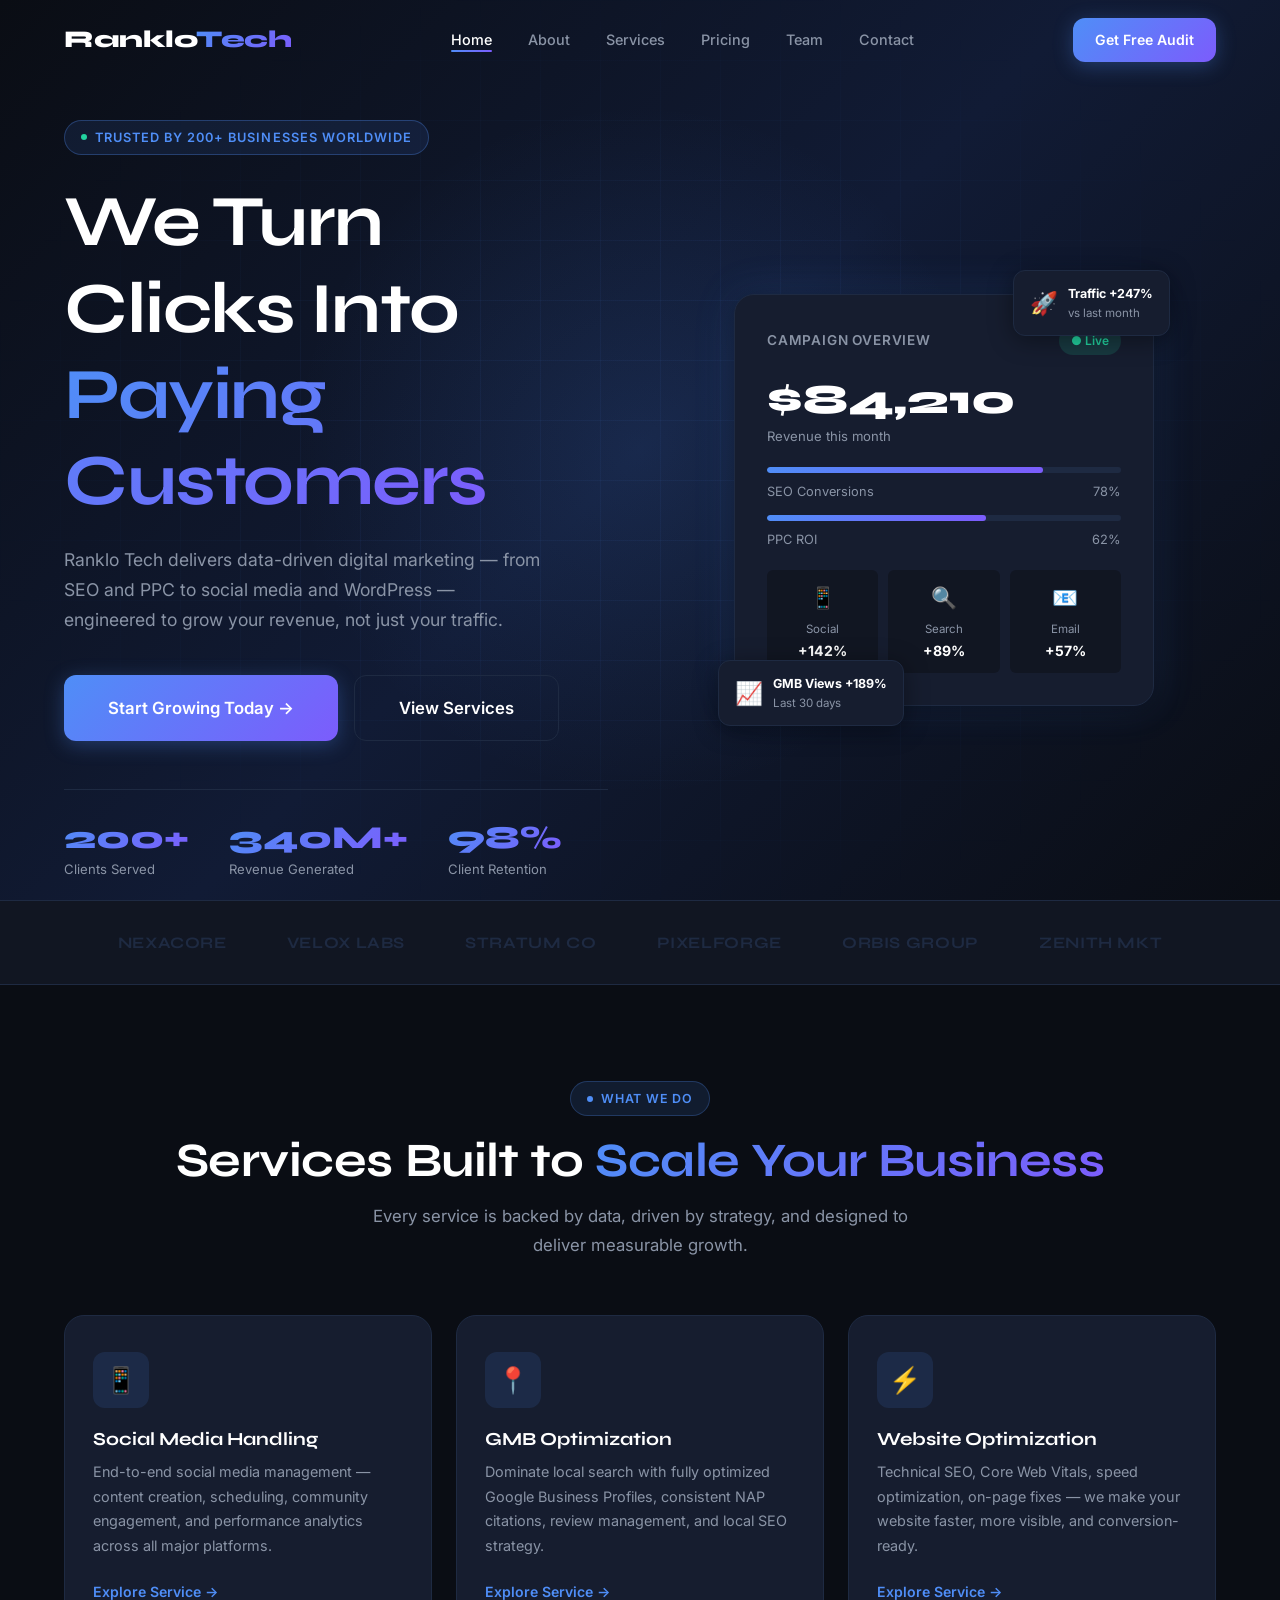
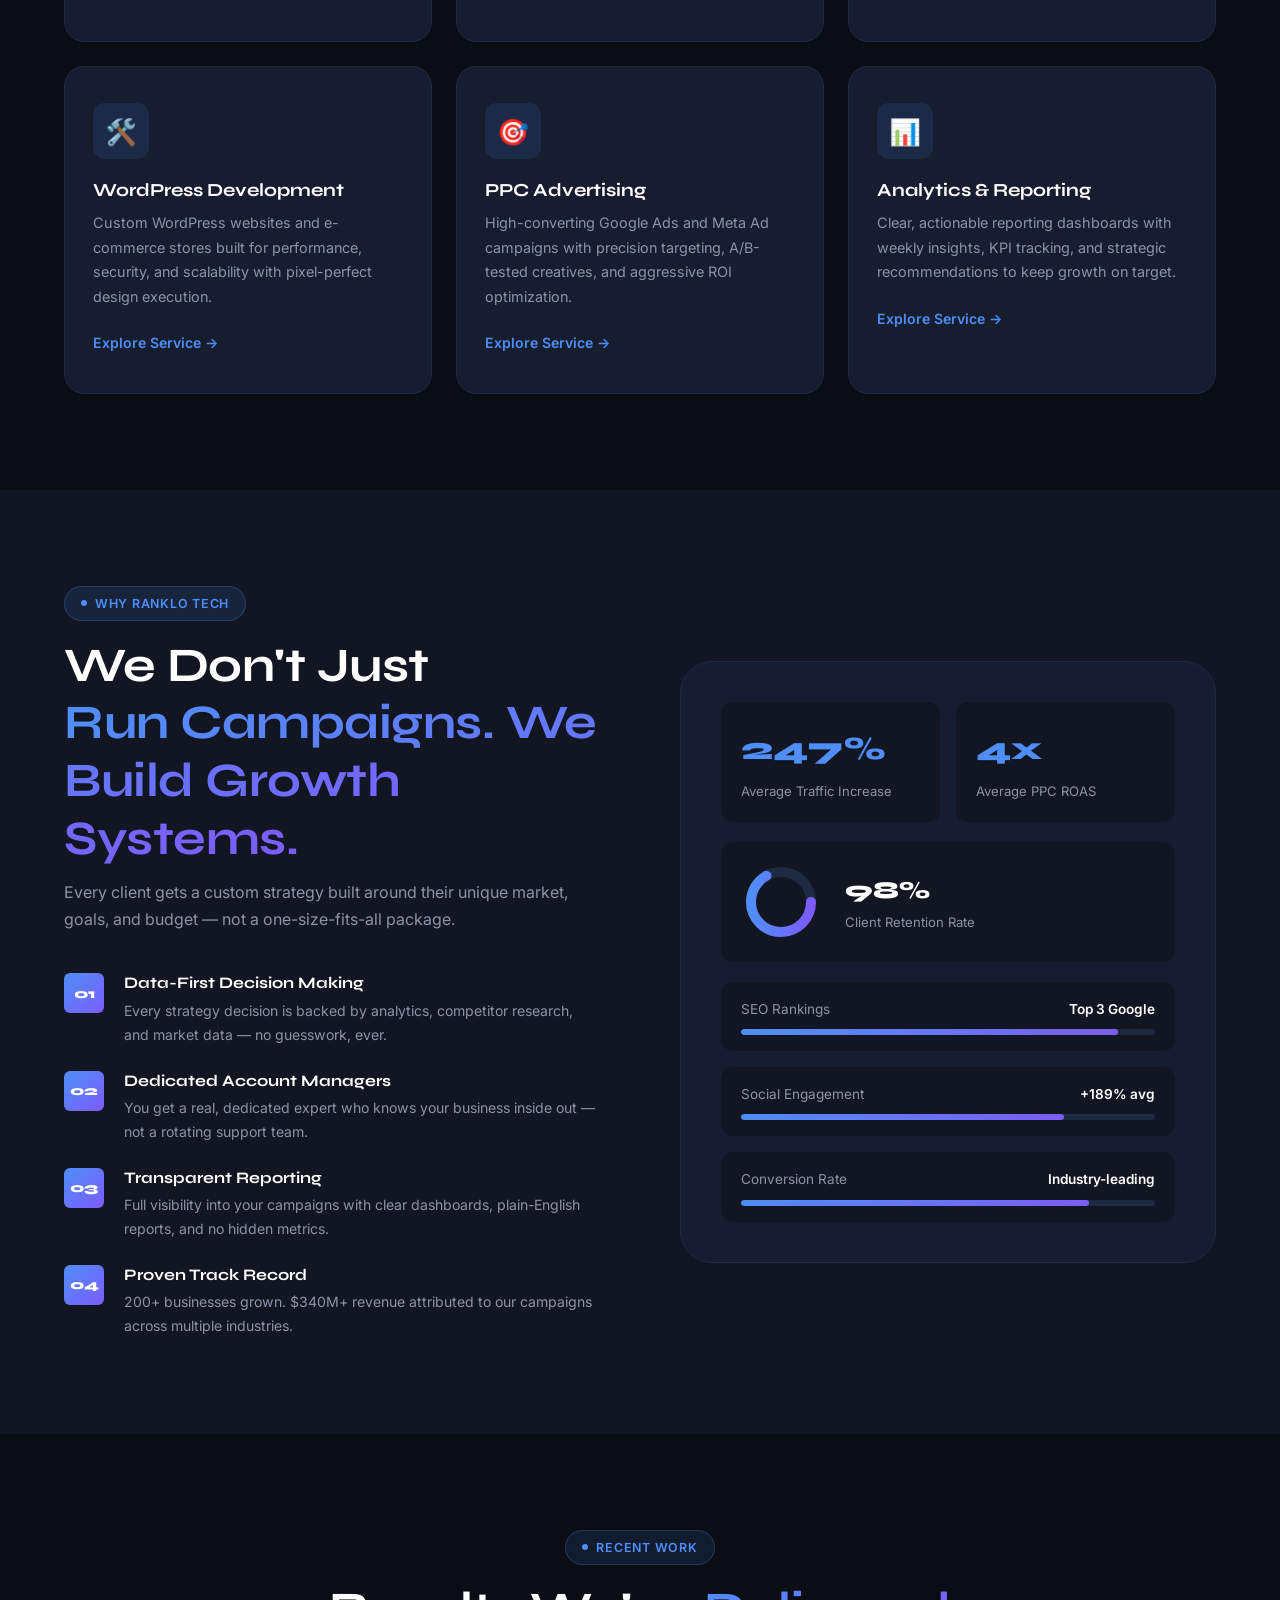
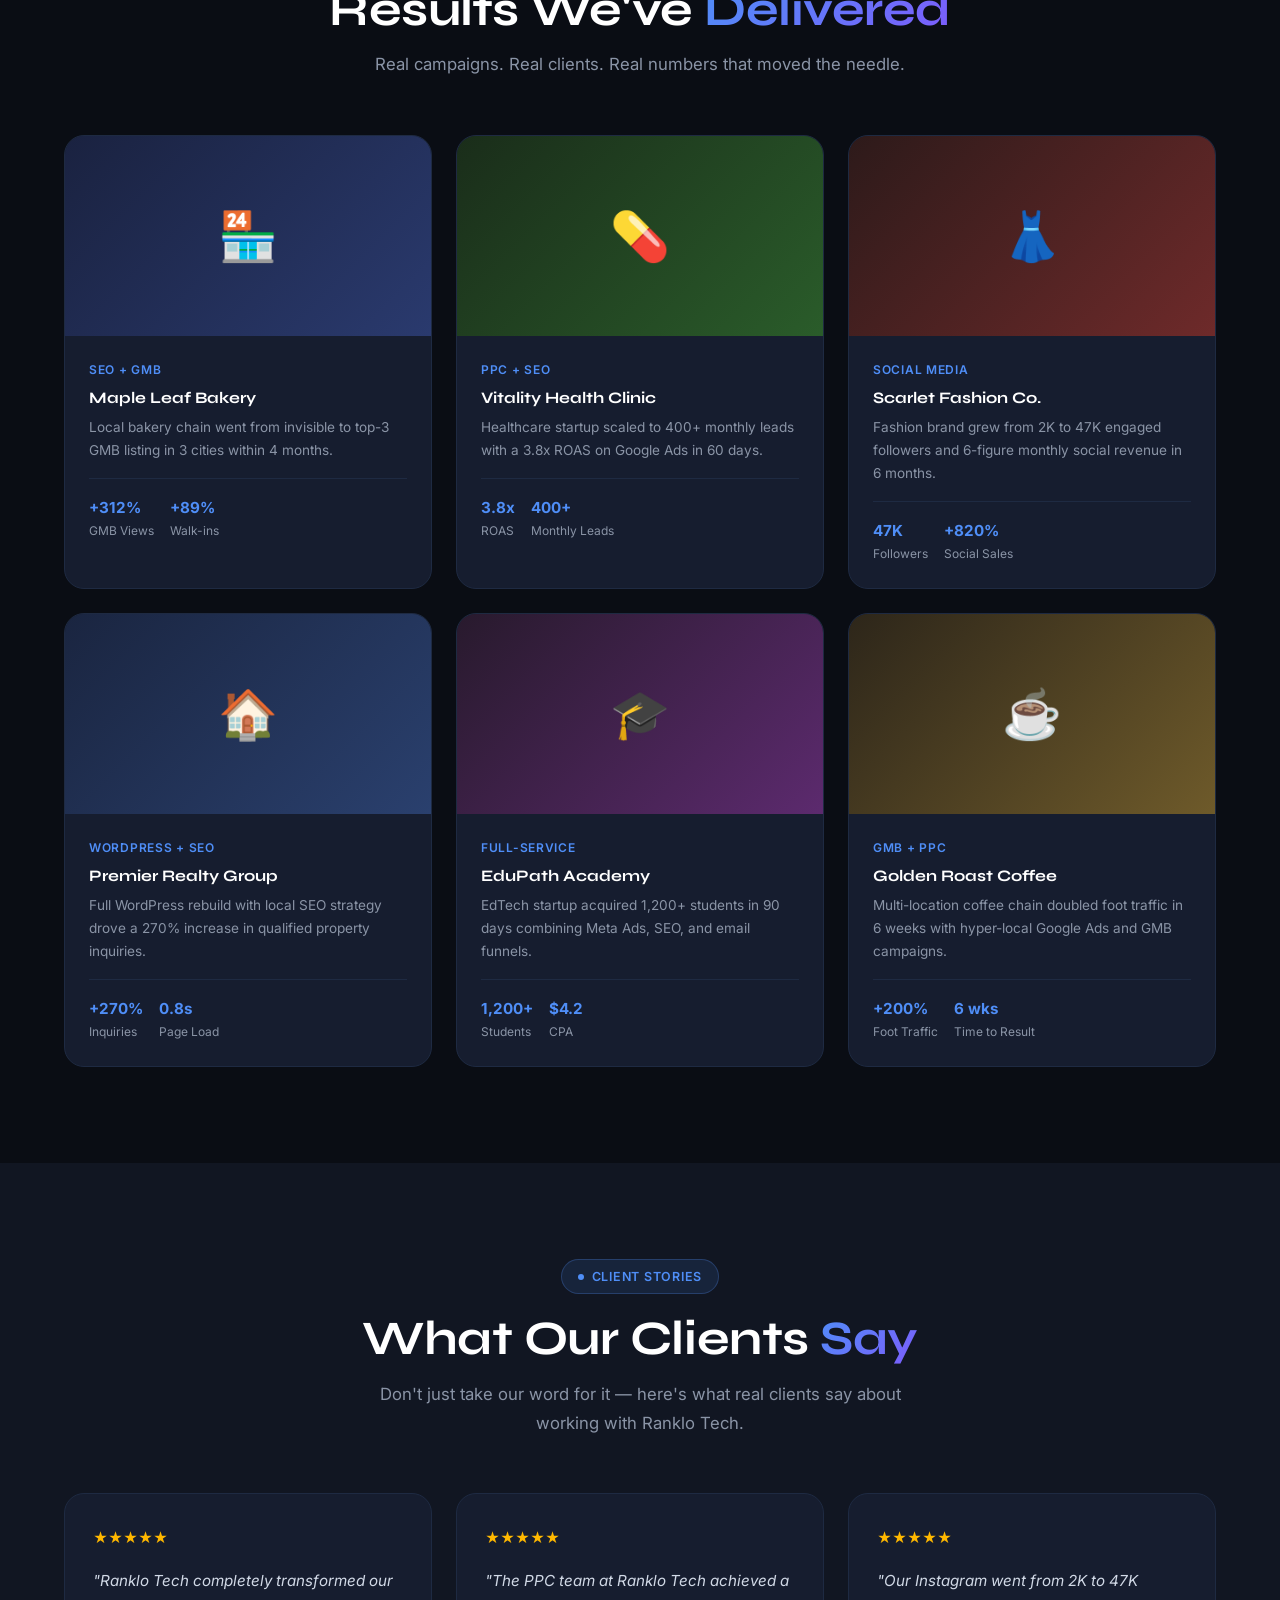
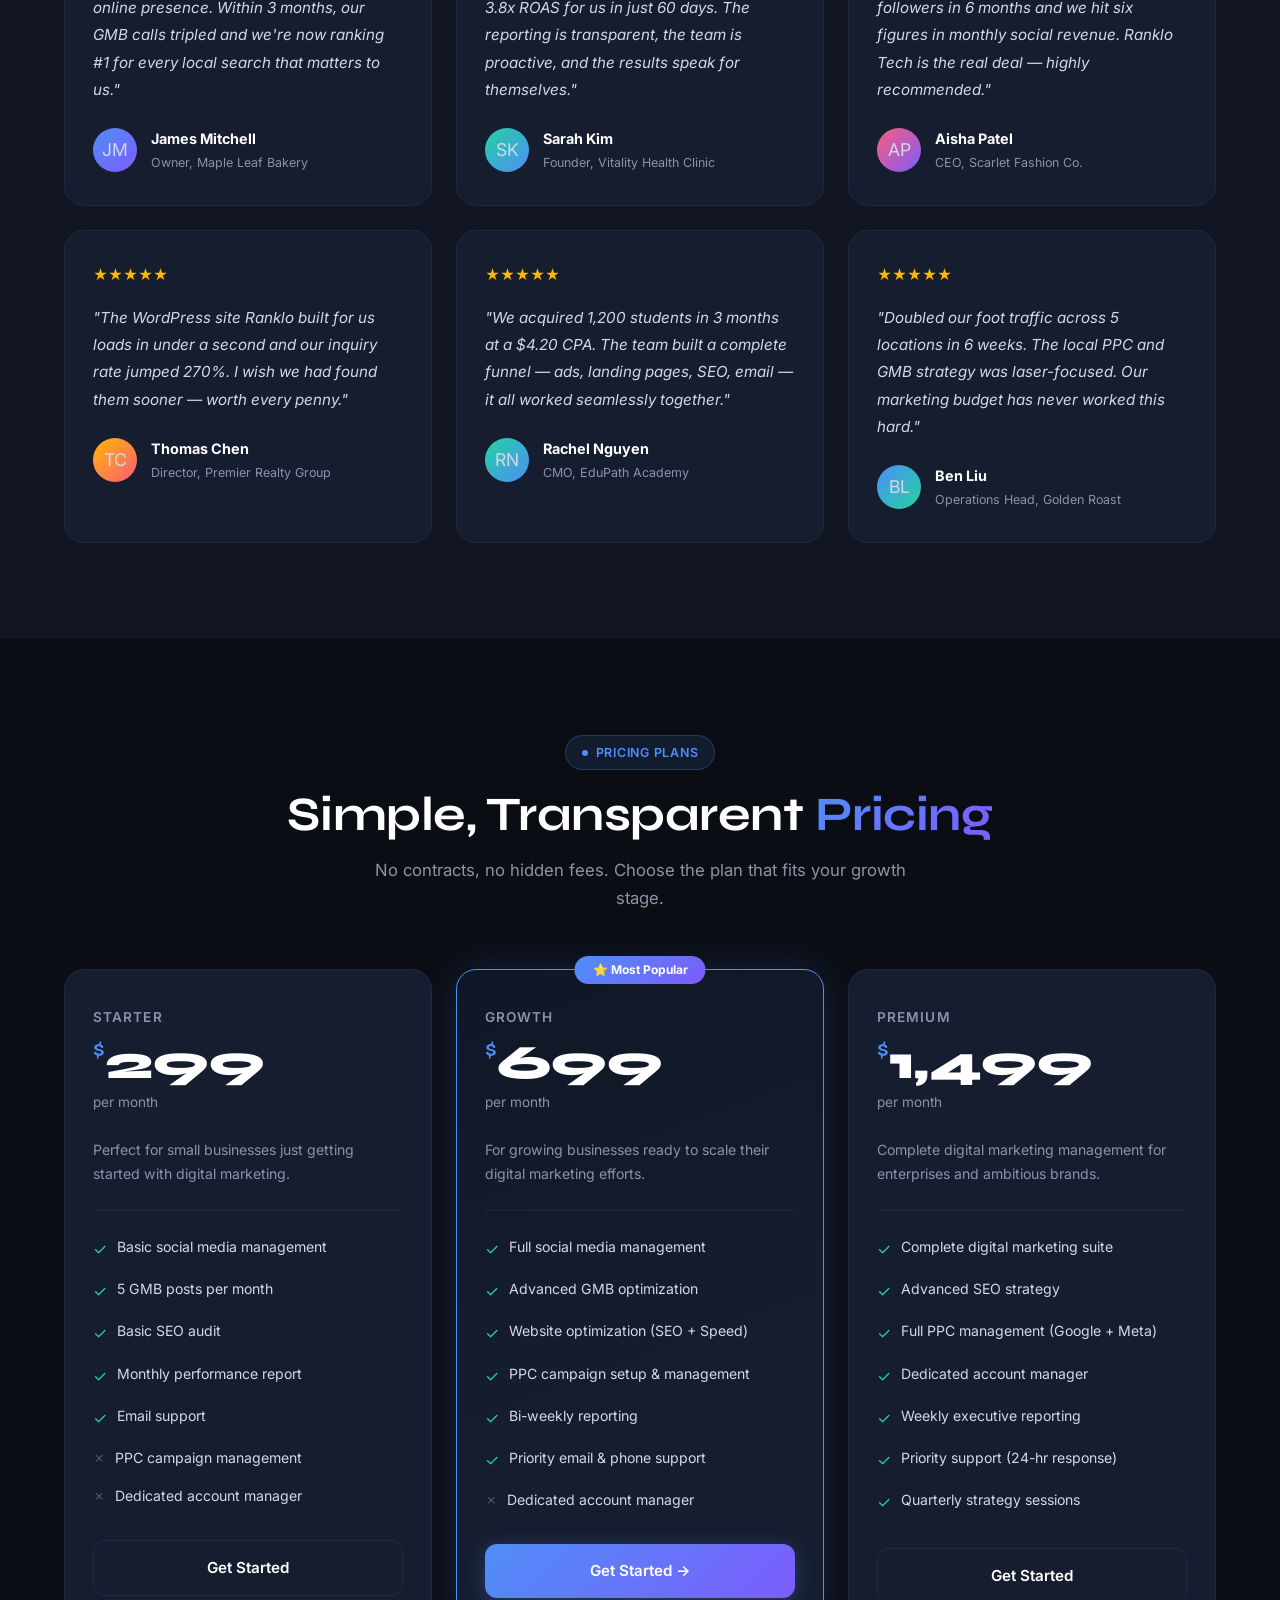
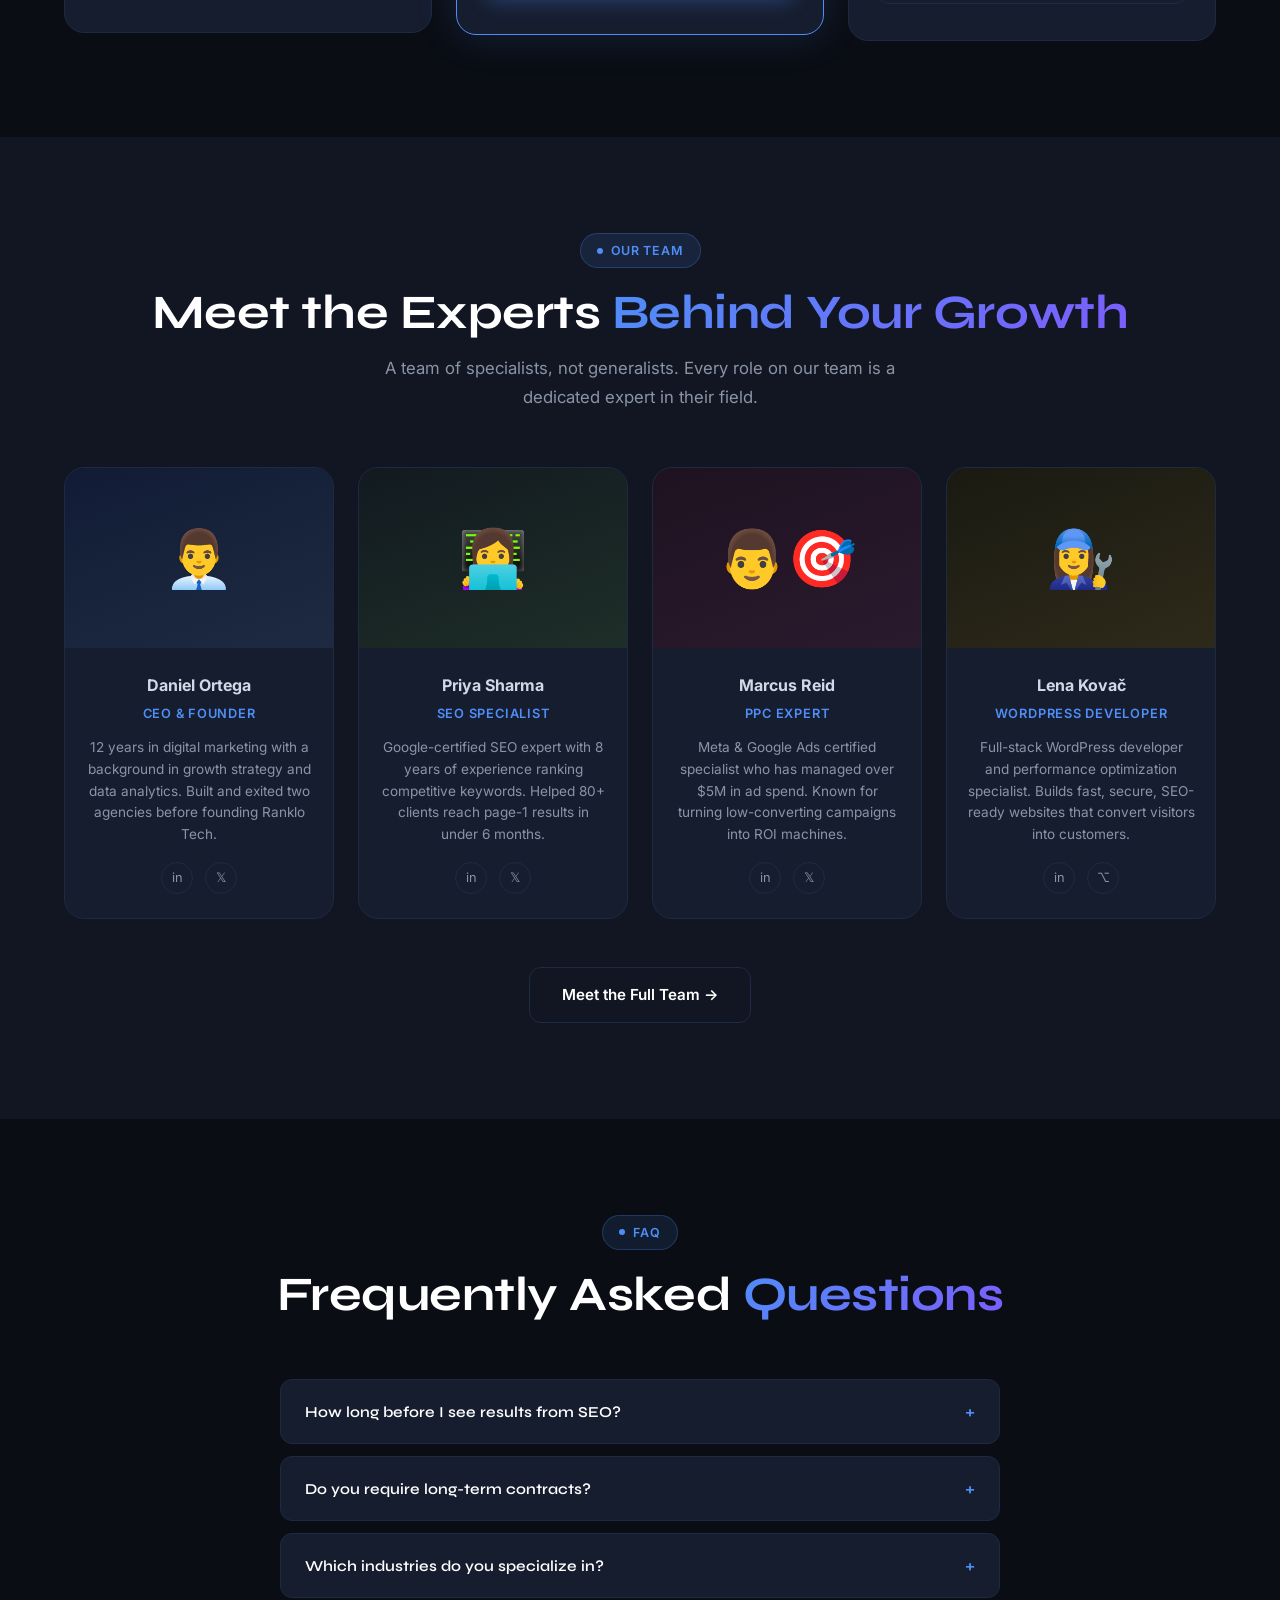
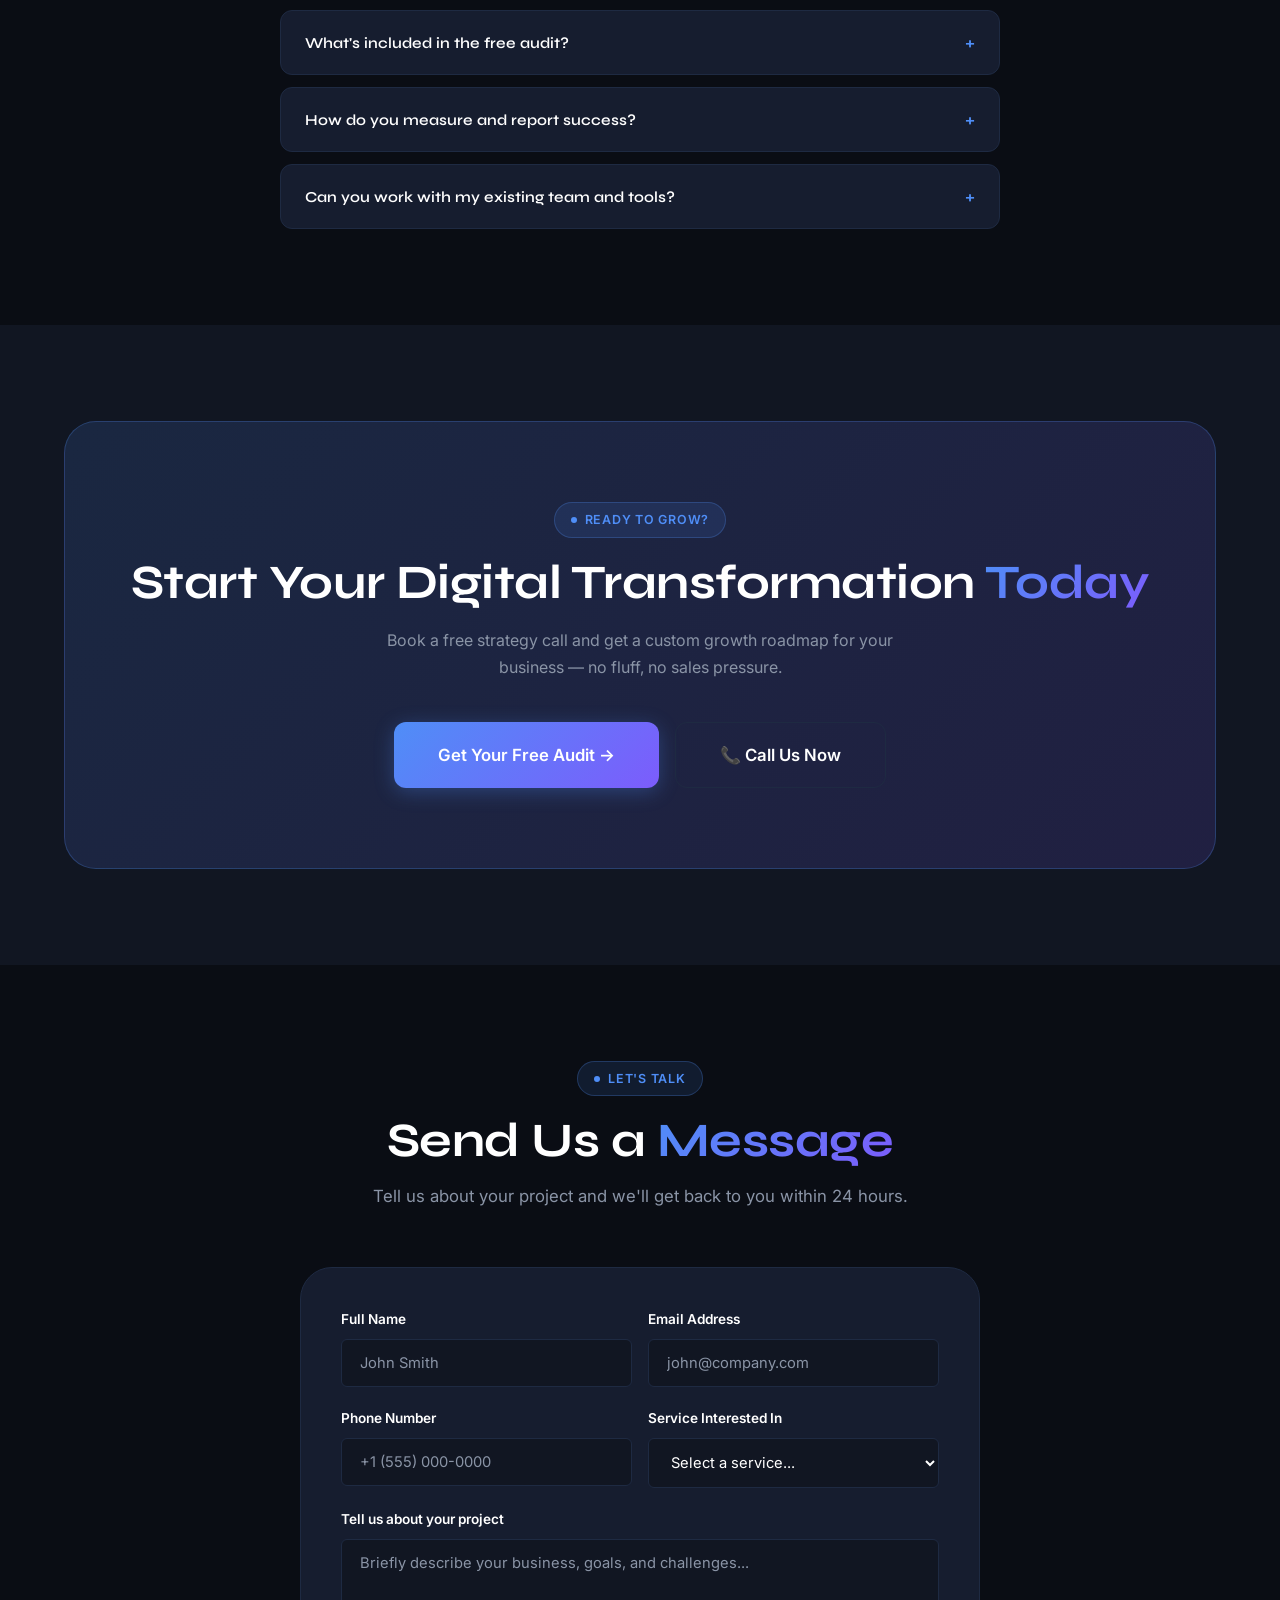
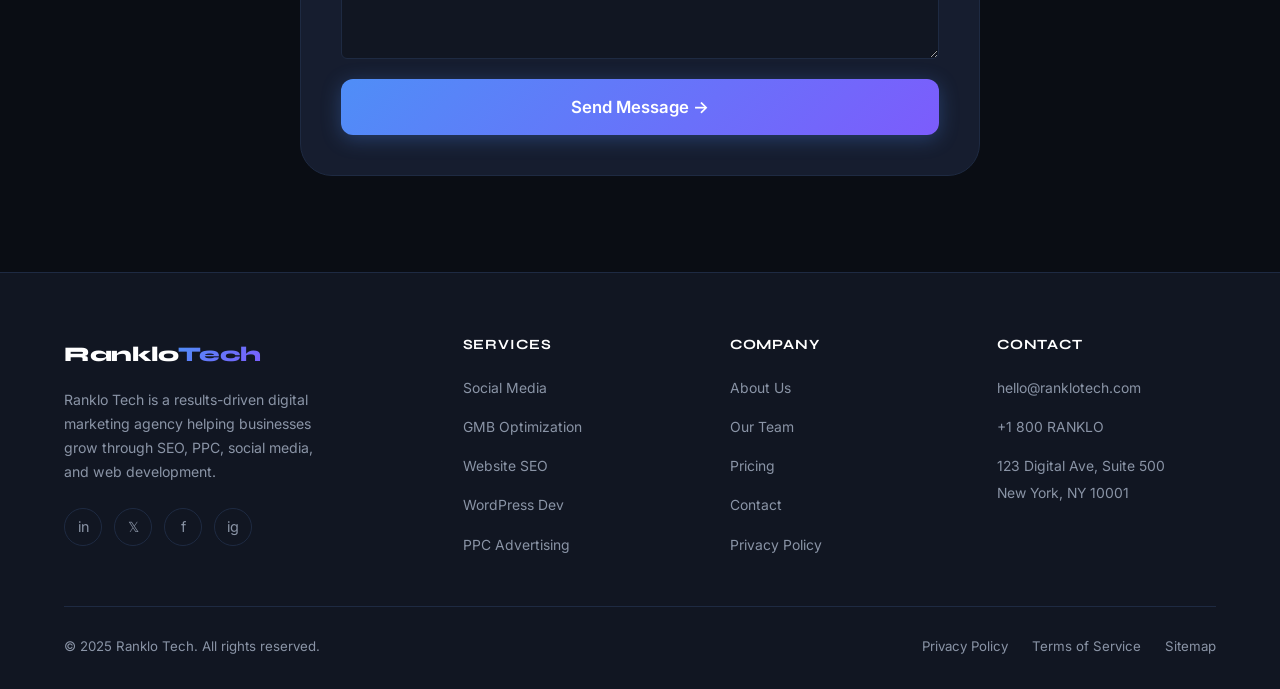
==== index.html @ e23ed9f0 "Add files via upload" ====
<!DOCTYPE html>
<html lang="en">
<head>
  <meta charset="UTF-8" />
  <meta name="viewport" content="width=device-width, initial-scale=1.0" />
  <meta name="description" content="Ranklo Tech – Premium Digital Marketing Agency. We grow businesses through SEO, Social Media, PPC, GMB Optimization, and WordPress Development." />
  <meta name="keywords" content="digital marketing agency, SEO, PPC, social media marketing, GMB optimization, WordPress development, Ranklo Tech" />
  <meta property="og:title"       content="Ranklo Tech | Digital Marketing Agency" />
  <meta property="og:description" content="Data-driven digital marketing that grows your business. SEO, PPC, Social Media, GMB & more." />
  <meta property="og:type"        content="website" />
  <title>Ranklo Tech | Digital Marketing Agency</title>

  <!-- Fonts -->
  <link rel="preconnect" href="https://fonts.googleapis.com" />
  <link rel="preconnect" href="https://fonts.gstatic.com" crossorigin />
  <link href="https://fonts.googleapis.com/css2?family=Syne:wght@400;600;700;800&family=Inter:wght@400;500;600;700&display=swap" rel="stylesheet" />

  <link rel="stylesheet" href="style.css" />

  <!-- Schema Markup -->
  <script type="application/ld+json">
  {
    "@context": "https://schema.org",
    "@type": "ProfessionalService",
    "name": "Ranklo Tech",
    "description": "Digital Marketing Agency specializing in SEO, PPC, Social Media, GMB Optimization and WordPress Development",
    "url": "https://ranklotech.com",
    "telephone": "+1-800-RANKLO",
    "address": {
      "@type": "PostalAddress",
      "streetAddress": "123 Digital Avenue, Suite 500",
      "addressLocality": "New York",
      "addressRegion": "NY",
      "postalCode": "10001",
      "addressCountry": "US"
    },
    "sameAs": ["https://twitter.com/ranklotech","https://linkedin.com/company/ranklotech"],
    "priceRange": "$$"
  }
  </script>
</head>
<body>

<!-- ===== NAVBAR ===== -->
<nav class="navbar" role="navigation" aria-label="Main Navigation">
  <div class="container nav-inner">
    <a href="index.html" class="nav-logo">Ranklo<span>Tech</span></a>

    <ul class="nav-links">
      <li><a href="index.html" class="active">Home</a></li>
      <li><a href="pages/about.html">About</a></li>
      <li><a href="pages/services.html">Services</a></li>
      <li><a href="pages/pricing.html">Pricing</a></li>
      <li><a href="pages/team.html">Team</a></li>
      <li><a href="pages/contact.html">Contact</a></li>
    </ul>

    <div class="nav-cta">
      <a href="pages/contact.html" class="btn btn-primary btn-sm">Get Free Audit</a>
    </div>

    <button class="hamburger" aria-label="Open mobile menu">
      <span></span><span></span><span></span>
    </button>
  </div>
</nav>

<!-- Mobile Menu -->
<div class="mobile-menu" role="dialog" aria-modal="true">
  <button class="mobile-close" aria-label="Close menu">✕</button>
  <a href="index.html">Home</a>
  <a href="pages/about.html">About</a>
  <a href="pages/services.html">Services</a>
  <a href="pages/pricing.html">Pricing</a>
  <a href="pages/team.html">Team</a>
  <a href="pages/contact.html">Contact</a>
  <a href="pages/contact.html" class="btn btn-primary">Get Free Audit</a>
</div>

<!-- ===== HERO ===== -->
<section class="hero" aria-labelledby="hero-title">
  <div class="hero-grid-bg" aria-hidden="true"></div>
  <div class="hero-glow" aria-hidden="true"></div>

  <div class="hero-inner">
    <!-- Left Content -->
    <div class="hero-content">
      <div class="hero-eyebrow">
        <span class="dot"></span>
        Trusted by 200+ Businesses Worldwide
      </div>

      <h1 class="hero-title" id="hero-title">
        We Turn Clicks Into<br />
        <span class="text-grad">Paying Customers</span>
      </h1>

      <p class="hero-sub">
        Ranklo Tech delivers data-driven digital marketing — from SEO and PPC to social media and WordPress — engineered to grow your revenue, not just your traffic.
      </p>

      <div class="hero-actions">
        <a href="pages/contact.html" class="btn btn-primary btn-lg">Start Growing Today →</a>
        <a href="pages/services.html" class="btn btn-outline btn-lg">View Services</a>
      </div>

      <div class="hero-stats">
        <div class="stat-item">
          <div class="num"><span data-count="200" data-suffix="+">200+</span></div>
          <div class="lbl">Clients Served</div>
        </div>
        <div class="stat-item">
          <div class="num"><span data-count="340" data-suffix="M+">340M+</span></div>
          <div class="lbl">Revenue Generated</div>
        </div>
        <div class="stat-item">
          <div class="num"><span data-count="98" data-suffix="%">98%</span></div>
          <div class="lbl">Client Retention</div>
        </div>
      </div>
    </div>

    <!-- Right Visual -->
    <div class="hero-visual">
      <div class="hero-card-stack">
        <!-- Floating badges -->
        <div class="float-badge top">
          <div class="float-icon">🚀</div>
          <div class="float-text">
            <div class="l1">Traffic +247%</div>
            <div class="l2">vs last month</div>
          </div>
        </div>

        <!-- Main Dashboard Card -->
        <div class="hero-main-card">
          <div class="hmc-header">
            <div class="hmc-title">Campaign Overview</div>
            <div class="hmc-badge">● Live</div>
          </div>

          <div class="hmc-metric">
            <div class="big">$84,210</div>
            <div class="sub">Revenue this month</div>
          </div>

          <div class="hmc-bar">
            <div class="hmc-bar-fill" data-w="78" style="width:78%"></div>
          </div>
          <div class="hmc-bar-label">
            <span>SEO Conversions</span><span>78%</span>
          </div>

          <div style="margin-top:12px">
          <div class="hmc-bar">
            <div class="hmc-bar-fill" data-w="62" style="width:62%"></div>
          </div>
          <div class="hmc-bar-label">
            <span>PPC ROI</span><span>62%</span>
          </div>
          </div>

          <div class="hmc-channels">
            <div class="hmc-ch">
              <div class="icon">📱</div>
              <div class="name">Social</div>
              <div class="val">+142%</div>
            </div>
            <div class="hmc-ch">
              <div class="icon">🔍</div>
              <div class="name">Search</div>
              <div class="val">+89%</div>
            </div>
            <div class="hmc-ch">
              <div class="icon">📧</div>
              <div class="name">Email</div>
              <div class="val">+57%</div>
            </div>
          </div>
        </div>

        <div class="float-badge bot">
          <div class="float-icon">📈</div>
          <div class="float-text">
            <div class="l1">GMB Views +189%</div>
            <div class="l2">Last 30 days</div>
          </div>
        </div>
      </div>
    </div>
  </div>
</section>

<!-- ===== CLIENTS BAR ===== -->
<div class="clients-bar">
  <div class="clients-inner">
    <div class="client-logo">NEXACORE</div>
    <div class="client-logo">VELOX LABS</div>
    <div class="client-logo">STRATUM CO</div>
    <div class="client-logo">PIXELFORGE</div>
    <div class="client-logo">ORBIS GROUP</div>
    <div class="client-logo">ZENITH MKT</div>
  </div>
</div>

<!-- ===== SERVICES OVERVIEW ===== -->
<section class="section" id="services">
  <div class="container">
    <div class="section-head center">
      <div class="section-tag">What We Do</div>
      <h2 class="section-title">Services Built to <span class="text-grad">Scale Your Business</span></h2>
      <p class="section-sub">Every service is backed by data, driven by strategy, and designed to deliver measurable growth.</p>
    </div>

    <div class="services-grid">
      <div class="service-card fade-up">
        <div class="service-icon">📱</div>
        <h3>Social Media Handling</h3>
        <p>End-to-end social media management — content creation, scheduling, community engagement, and performance analytics across all major platforms.</p>
        <a href="pages/services.html#social" class="service-link">Explore Service →</a>
      </div>

      <div class="service-card fade-up delay-1">
        <div class="service-icon">📍</div>
        <h3>GMB Optimization</h3>
        <p>Dominate local search with fully optimized Google Business Profiles, consistent NAP citations, review management, and local SEO strategy.</p>
        <a href="pages/services.html#gmb" class="service-link">Explore Service →</a>
      </div>

      <div class="service-card fade-up delay-2">
        <div class="service-icon">⚡</div>
        <h3>Website Optimization</h3>
        <p>Technical SEO, Core Web Vitals, speed optimization, on-page fixes — we make your website faster, more visible, and conversion-ready.</p>
        <a href="pages/services.html#seo" class="service-link">Explore Service →</a>
      </div>

      <div class="service-card fade-up delay-3">
        <div class="service-icon">🛠️</div>
        <h3>WordPress Development</h3>
        <p>Custom WordPress websites and e-commerce stores built for performance, security, and scalability with pixel-perfect design execution.</p>
        <a href="pages/services.html#wordpress" class="service-link">Explore Service →</a>
      </div>

      <div class="service-card fade-up delay-4">
        <div class="service-icon">🎯</div>
        <h3>PPC Advertising</h3>
        <p>High-converting Google Ads and Meta Ad campaigns with precision targeting, A/B-tested creatives, and aggressive ROI optimization.</p>
        <a href="pages/services.html#ppc" class="service-link">Explore Service →</a>
      </div>

      <div class="service-card fade-up delay-5">
        <div class="service-icon">📊</div>
        <h3>Analytics & Reporting</h3>
        <p>Clear, actionable reporting dashboards with weekly insights, KPI tracking, and strategic recommendations to keep growth on target.</p>
        <a href="pages/services.html" class="service-link">Explore Service →</a>
      </div>
    </div>
  </div>
</section>

<!-- ===== WHY CHOOSE US ===== -->
<section class="section" style="background:var(--clr-surface)" id="why-us">
  <div class="container">
    <div class="why-grid">
      <div>
        <div class="section-tag">Why Ranklo Tech</div>
        <h2 class="section-title">We Don't Just<br /><span class="text-grad">Run Campaigns. We Build Growth Systems.</span></h2>
        <p style="color:var(--clr-muted);margin-bottom:40px">Every client gets a custom strategy built around their unique market, goals, and budget — not a one-size-fits-all package.</p>

        <div class="why-list">
          <div class="why-item fade-up">
            <div class="why-num">01</div>
            <div>
              <h4>Data-First Decision Making</h4>
              <p>Every strategy decision is backed by analytics, competitor research, and market data — no guesswork, ever.</p>
            </div>
          </div>
          <div class="why-item fade-up delay-1">
            <div class="why-num">02</div>
            <div>
              <h4>Dedicated Account Managers</h4>
              <p>You get a real, dedicated expert who knows your business inside out — not a rotating support team.</p>
            </div>
          </div>
          <div class="why-item fade-up delay-2">
            <div class="why-num">03</div>
            <div>
              <h4>Transparent Reporting</h4>
              <p>Full visibility into your campaigns with clear dashboards, plain-English reports, and no hidden metrics.</p>
            </div>
          </div>
          <div class="why-item fade-up delay-3">
            <div class="why-num">04</div>
            <div>
              <h4>Proven Track Record</h4>
              <p>200+ businesses grown. $340M+ revenue attributed to our campaigns across multiple industries.</p>
            </div>
          </div>
        </div>
      </div>

      <!-- Visual Stats Panel -->
      <div class="why-visual fade-up">
        <div class="why-stat-row">
          <div class="why-stat-box">
            <div class="big accent" data-count="247" data-suffix="%">247%</div>
            <div class="lbl">Average Traffic Increase</div>
          </div>
          <div class="why-stat-box">
            <div class="big accent" data-count="4" data-suffix="x">4x</div>
            <div class="lbl">Average PPC ROAS</div>
          </div>
        </div>
        <div class="why-donut">
          <svg class="donut-svg" viewBox="0 0 80 80" aria-hidden="true">
            <circle cx="40" cy="40" r="30" fill="none" stroke="var(--clr-border)" stroke-width="10"/>
            <circle cx="40" cy="40" r="30" fill="none" stroke="url(#g1)" stroke-width="10"
                    stroke-dasharray="173 188" stroke-dashoffset="47" stroke-linecap="round"/>
            <defs>
              <linearGradient id="g1" x1="0%" y1="0%" x2="100%" y2="0%">
                <stop offset="0%"   stop-color="#4F8EF7"/>
                <stop offset="100%" stop-color="#7C5CFC"/>
              </linearGradient>
            </defs>
          </svg>
          <div class="donut-info">
            <div class="big">98%</div>
            <div class="lbl">Client Retention Rate</div>
          </div>
        </div>

        <div class="success-bar">
          <div class="success-item">
            <div class="success-top"><span class="key">SEO Rankings</span><span class="val">Top 3 Google</span></div>
            <div class="s-bar"><div class="s-bar-fill" style="width:91%"></div></div>
          </div>
          <div class="success-item">
            <div class="success-top"><span class="key">Social Engagement</span><span class="val">+189% avg</span></div>
            <div class="s-bar"><div class="s-bar-fill" style="width:78%"></div></div>
          </div>
          <div class="success-item">
            <div class="success-top"><span class="key">Conversion Rate</span><span class="val">Industry-leading</span></div>
            <div class="s-bar"><div class="s-bar-fill" style="width:84%"></div></div>
          </div>
        </div>
      </div>
    </div>
  </div>
</section>

<!-- ===== PORTFOLIO ===== -->
<section class="section" id="portfolio">
  <div class="container">
    <div class="section-head center">
      <div class="section-tag">Recent Work</div>
      <h2 class="section-title">Results We've <span class="text-grad">Delivered</span></h2>
      <p class="section-sub">Real campaigns. Real clients. Real numbers that moved the needle.</p>
    </div>

    <div class="portfolio-grid">
      <div class="portfolio-card fade-up">
        <div class="portfolio-thumb g1">🏪</div>
        <div class="portfolio-body">
          <div class="portfolio-tag">SEO + GMB</div>
          <h3>Maple Leaf Bakery</h3>
          <p>Local bakery chain went from invisible to top-3 GMB listing in 3 cities within 4 months.</p>
          <div class="portfolio-metrics">
            <div class="pm-item"><div class="val">+312%</div><div class="key">GMB Views</div></div>
            <div class="pm-item"><div class="val">+89%</div><div class="key">Walk-ins</div></div>
          </div>
        </div>
      </div>

      <div class="portfolio-card fade-up delay-1">
        <div class="portfolio-thumb g2">💊</div>
        <div class="portfolio-body">
          <div class="portfolio-tag">PPC + SEO</div>
          <h3>Vitality Health Clinic</h3>
          <p>Healthcare startup scaled to 400+ monthly leads with a 3.8x ROAS on Google Ads in 60 days.</p>
          <div class="portfolio-metrics">
            <div class="pm-item"><div class="val">3.8x</div><div class="key">ROAS</div></div>
            <div class="pm-item"><div class="val">400+</div><div class="key">Monthly Leads</div></div>
          </div>
        </div>
      </div>

      <div class="portfolio-card fade-up delay-2">
        <div class="portfolio-thumb g3">👗</div>
        <div class="portfolio-body">
          <div class="portfolio-tag">Social Media</div>
          <h3>Scarlet Fashion Co.</h3>
          <p>Fashion brand grew from 2K to 47K engaged followers and 6-figure monthly social revenue in 6 months.</p>
          <div class="portfolio-metrics">
            <div class="pm-item"><div class="val">47K</div><div class="key">Followers</div></div>
            <div class="pm-item"><div class="val">+820%</div><div class="key">Social Sales</div></div>
          </div>
        </div>
      </div>

      <div class="portfolio-card fade-up delay-3">
        <div class="portfolio-thumb g4">🏠</div>
        <div class="portfolio-body">
          <div class="portfolio-tag">WordPress + SEO</div>
          <h3>Premier Realty Group</h3>
          <p>Full WordPress rebuild with local SEO strategy drove a 270% increase in qualified property inquiries.</p>
          <div class="portfolio-metrics">
            <div class="pm-item"><div class="val">+270%</div><div class="key">Inquiries</div></div>
            <div class="pm-item"><div class="val">0.8s</div><div class="key">Page Load</div></div>
          </div>
        </div>
      </div>

      <div class="portfolio-card fade-up delay-4">
        <div class="portfolio-thumb g5">🎓</div>
        <div class="portfolio-body">
          <div class="portfolio-tag">Full-Service</div>
          <h3>EduPath Academy</h3>
          <p>EdTech startup acquired 1,200+ students in 90 days combining Meta Ads, SEO, and email funnels.</p>
          <div class="portfolio-metrics">
            <div class="pm-item"><div class="val">1,200+</div><div class="key">Students</div></div>
            <div class="pm-item"><div class="val">$4.2</div><div class="key">CPA</div></div>
          </div>
        </div>
      </div>

      <div class="portfolio-card fade-up delay-5">
        <div class="portfolio-thumb g6">☕</div>
        <div class="portfolio-body">
          <div class="portfolio-tag">GMB + PPC</div>
          <h3>Golden Roast Coffee</h3>
          <p>Multi-location coffee chain doubled foot traffic in 6 weeks with hyper-local Google Ads and GMB campaigns.</p>
          <div class="portfolio-metrics">
            <div class="pm-item"><div class="val">+200%</div><div class="key">Foot Traffic</div></div>
            <div class="pm-item"><div class="val">6 wks</div><div class="key">Time to Result</div></div>
          </div>
        </div>
      </div>
    </div>
  </div>
</section>

<!-- ===== TESTIMONIALS ===== -->
<section class="section" style="background:var(--clr-surface)">
  <div class="container">
    <div class="section-head center">
      <div class="section-tag">Client Stories</div>
      <h2 class="section-title">What Our Clients <span class="text-grad">Say</span></h2>
      <p class="section-sub">Don't just take our word for it — here's what real clients say about working with Ranklo Tech.</p>
    </div>

    <div class="testimonials-grid">
      <div class="testi-card fade-up">
        <div class="stars">★★★★★</div>
        <blockquote>"Ranklo Tech completely transformed our online presence. Within 3 months, our GMB calls tripled and we're now ranking #1 for every local search that matters to us."</blockquote>
        <div class="testi-footer">
          <div class="testi-avatar av1">JM</div>
          <div><div class="testi-name">James Mitchell</div><div class="testi-role">Owner, Maple Leaf Bakery</div></div>
        </div>
      </div>

      <div class="testi-card fade-up delay-1">
        <div class="stars">★★★★★</div>
        <blockquote>"The PPC team at Ranklo Tech achieved a 3.8x ROAS for us in just 60 days. The reporting is transparent, the team is proactive, and the results speak for themselves."</blockquote>
        <div class="testi-footer">
          <div class="testi-avatar av2">SK</div>
          <div><div class="testi-name">Sarah Kim</div><div class="testi-role">Founder, Vitality Health Clinic</div></div>
        </div>
      </div>

      <div class="testi-card fade-up delay-2">
        <div class="stars">★★★★★</div>
        <blockquote>"Our Instagram went from 2K to 47K followers in 6 months and we hit six figures in monthly social revenue. Ranklo Tech is the real deal — highly recommended."</blockquote>
        <div class="testi-footer">
          <div class="testi-avatar av3">AP</div>
          <div><div class="testi-name">Aisha Patel</div><div class="testi-role">CEO, Scarlet Fashion Co.</div></div>
        </div>
      </div>

      <div class="testi-card fade-up delay-3">
        <div class="stars">★★★★★</div>
        <blockquote>"The WordPress site Ranklo built for us loads in under a second and our inquiry rate jumped 270%. I wish we had found them sooner — worth every penny."</blockquote>
        <div class="testi-footer">
          <div class="testi-avatar av4">TC</div>
          <div><div class="testi-name">Thomas Chen</div><div class="testi-role">Director, Premier Realty Group</div></div>
        </div>
      </div>

      <div class="testi-card fade-up delay-4">
        <div class="stars">★★★★★</div>
        <blockquote>"We acquired 1,200 students in 3 months at a $4.20 CPA. The team built a complete funnel — ads, landing pages, SEO, email — it all worked seamlessly together."</blockquote>
        <div class="testi-footer">
          <div class="testi-avatar av5">RN</div>
          <div><div class="testi-name">Rachel Nguyen</div><div class="testi-role">CMO, EduPath Academy</div></div>
        </div>
      </div>

      <div class="testi-card fade-up delay-5">
        <div class="stars">★★★★★</div>
        <blockquote>"Doubled our foot traffic across 5 locations in 6 weeks. The local PPC and GMB strategy was laser-focused. Our marketing budget has never worked this hard."</blockquote>
        <div class="testi-footer">
          <div class="testi-avatar av6">BL</div>
          <div><div class="testi-name">Ben Liu</div><div class="testi-role">Operations Head, Golden Roast</div></div>
        </div>
      </div>
    </div>
  </div>
</section>

<!-- ===== PRICING ===== -->
<section class="section" id="pricing">
  <div class="container">
    <div class="section-head center">
      <div class="section-tag">Pricing Plans</div>
      <h2 class="section-title">Simple, Transparent <span class="text-grad">Pricing</span></h2>
      <p class="section-sub">No contracts, no hidden fees. Choose the plan that fits your growth stage.</p>
    </div>

    <div class="pricing-grid">
      <!-- Starter -->
      <div class="pricing-card fade-up">
        <div class="plan-name">Starter</div>
        <div class="plan-price"><sup>$</sup>299</div>
        <div class="plan-period">per month</div>
        <p style="font-size:0.88rem;color:var(--clr-muted)">Perfect for small businesses just getting started with digital marketing.</p>
        <div class="plan-divider"></div>
        <ul class="plan-features">
          <li><span class="chk">✓</span> Basic social media management</li>
          <li><span class="chk">✓</span> 5 GMB posts per month</li>
          <li><span class="chk">✓</span> Basic SEO audit</li>
          <li><span class="chk">✓</span> Monthly performance report</li>
          <li><span class="chk">✓</span> Email support</li>
          <li><span class="x">✗</span> PPC campaign management</li>
          <li><span class="x">✗</span> Dedicated account manager</li>
        </ul>
        <a href="pages/contact.html" class="btn btn-outline">Get Started</a>
      </div>

      <!-- Growth (Popular) -->
      <div class="pricing-card popular fade-up delay-1">
        <div class="popular-badge">⭐ Most Popular</div>
        <div class="plan-name">Growth</div>
        <div class="plan-price"><sup>$</sup>699</div>
        <div class="plan-period">per month</div>
        <p style="font-size:0.88rem;color:var(--clr-muted)">For growing businesses ready to scale their digital marketing efforts.</p>
        <div class="plan-divider"></div>
        <ul class="plan-features">
          <li><span class="chk">✓</span> Full social media management</li>
          <li><span class="chk">✓</span> Advanced GMB optimization</li>
          <li><span class="chk">✓</span> Website optimization (SEO + Speed)</li>
          <li><span class="chk">✓</span> PPC campaign setup &amp; management</li>
          <li><span class="chk">✓</span> Bi-weekly reporting</li>
          <li><span class="chk">✓</span> Priority email &amp; phone support</li>
          <li><span class="x">✗</span> Dedicated account manager</li>
        </ul>
        <a href="pages/contact.html" class="btn btn-primary">Get Started →</a>
      </div>

      <!-- Premium -->
      <div class="pricing-card fade-up delay-2">
        <div class="plan-name">Premium</div>
        <div class="plan-price"><sup>$</sup>1,499</div>
        <div class="plan-period">per month</div>
        <p style="font-size:0.88rem;color:var(--clr-muted)">Complete digital marketing management for enterprises and ambitious brands.</p>
        <div class="plan-divider"></div>
        <ul class="plan-features">
          <li><span class="chk">✓</span> Complete digital marketing suite</li>
          <li><span class="chk">✓</span> Advanced SEO strategy</li>
          <li><span class="chk">✓</span> Full PPC management (Google + Meta)</li>
          <li><span class="chk">✓</span> Dedicated account manager</li>
          <li><span class="chk">✓</span> Weekly executive reporting</li>
          <li><span class="chk">✓</span> Priority support (24-hr response)</li>
          <li><span class="chk">✓</span> Quarterly strategy sessions</li>
        </ul>
        <a href="pages/contact.html" class="btn btn-outline">Get Started</a>
      </div>
    </div>
  </div>
</section>

<!-- ===== TEAM PREVIEW ===== -->
<section class="section" style="background:var(--clr-surface)">
  <div class="container">
    <div class="section-head center">
      <div class="section-tag">Our Team</div>
      <h2 class="section-title">Meet the Experts <span class="text-grad">Behind Your Growth</span></h2>
      <p class="section-sub">A team of specialists, not generalists. Every role on our team is a dedicated expert in their field.</p>
    </div>

    <div class="team-grid">
      <div class="team-card fade-up">
        <div class="team-photo tp1">👨‍💼</div>
        <div class="team-body">
          <div class="team-name">Daniel Ortega</div>
          <div class="team-role">CEO &amp; Founder</div>
          <div class="team-bio">12 years in digital marketing with a background in growth strategy and data analytics. Built and exited two agencies before founding Ranklo Tech.</div>
          <div class="team-socials">
            <a href="#" aria-label="LinkedIn">in</a>
            <a href="#" aria-label="Twitter">𝕏</a>
          </div>
        </div>
      </div>

      <div class="team-card fade-up delay-1">
        <div class="team-photo tp2">👩‍💻</div>
        <div class="team-body">
          <div class="team-name">Priya Sharma</div>
          <div class="team-role">SEO Specialist</div>
          <div class="team-bio">Google-certified SEO expert with 8 years of experience ranking competitive keywords. Helped 80+ clients reach page-1 results in under 6 months.</div>
          <div class="team-socials">
            <a href="#" aria-label="LinkedIn">in</a>
            <a href="#" aria-label="Twitter">𝕏</a>
          </div>
        </div>
      </div>

      <div class="team-card fade-up delay-2">
        <div class="team-photo tp3">👨‍🎯</div>
        <div class="team-body">
          <div class="team-name">Marcus Reid</div>
          <div class="team-role">PPC Expert</div>
          <div class="team-bio">Meta &amp; Google Ads certified specialist who has managed over $5M in ad spend. Known for turning low-converting campaigns into ROI machines.</div>
          <div class="team-socials">
            <a href="#" aria-label="LinkedIn">in</a>
            <a href="#" aria-label="Twitter">𝕏</a>
          </div>
        </div>
      </div>

      <div class="team-card fade-up delay-3">
        <div class="team-photo tp4">👩‍🔧</div>
        <div class="team-body">
          <div class="team-name">Lena Kovač</div>
          <div class="team-role">WordPress Developer</div>
          <div class="team-bio">Full-stack WordPress developer and performance optimization specialist. Builds fast, secure, SEO-ready websites that convert visitors into customers.</div>
          <div class="team-socials">
            <a href="#" aria-label="LinkedIn">in</a>
            <a href="#" aria-label="GitHub">⌥</a>
          </div>
        </div>
      </div>
    </div>

    <div class="text-center" style="margin-top:48px">
      <a href="pages/team.html" class="btn btn-outline">Meet the Full Team →</a>
    </div>
  </div>
</section>

<!-- ===== FAQ ===== -->
<section class="section" id="faq">
  <div class="container">
    <div class="section-head center">
      <div class="section-tag">FAQ</div>
      <h2 class="section-title">Frequently Asked <span class="text-grad">Questions</span></h2>
    </div>

    <div class="faq-wrap">
      <div class="faq-item">
        <button class="faq-q">How long before I see results from SEO? <span class="faq-icon">+</span></button>
        <div class="faq-a"><div class="faq-a-inner">SEO is a long-term investment. Most clients see initial movement in rankings within 60–90 days, with significant traffic increases typically visible at the 4–6 month mark. Local SEO and GMB optimization often show faster results, sometimes within 30 days.</div></div>
      </div>

      <div class="faq-item">
        <button class="faq-q">Do you require long-term contracts? <span class="faq-icon">+</span></button>
        <div class="faq-a"><div class="faq-a-inner">No long-term contracts are required. All our plans run month-to-month, and you're free to cancel anytime with 30 days' notice. That said, digital marketing compounds over time, so clients who stick with us longer see dramatically better results.</div></div>
      </div>

      <div class="faq-item">
        <button class="faq-q">Which industries do you specialize in? <span class="faq-icon">+</span></button>
        <div class="faq-a"><div class="faq-a-inner">We've driven results across retail, healthcare, legal, real estate, e-commerce, hospitality, education, and professional services. Our strategies are adapted to your specific industry's competitive landscape and customer behavior.</div></div>
      </div>

      <div class="faq-item">
        <button class="faq-q">What's included in the free audit? <span class="faq-icon">+</span></button>
        <div class="faq-a"><div class="faq-a-inner">Our free audit covers a full SEO health check (technical issues, on-page factors, backlink profile), GMB profile review, competitor analysis, social media presence assessment, and a custom growth roadmap with prioritized recommendations. No strings attached.</div></div>
      </div>

      <div class="faq-item">
        <button class="faq-q">How do you measure and report success? <span class="faq-icon">+</span></button>
        <div class="faq-a"><div class="faq-a-inner">We track KPIs tailored to your goals — from organic traffic and keyword rankings to lead volume, cost-per-acquisition, ROAS, and revenue attribution. You'll receive clear reports (weekly or monthly depending on your plan) plus a live dashboard access for real-time visibility.</div></div>
      </div>

      <div class="faq-item">
        <button class="faq-q">Can you work with my existing team and tools? <span class="faq-icon">+</span></button>
        <div class="faq-a"><div class="faq-a-inner">Absolutely. We integrate seamlessly with your existing CRM, analytics platforms, ad accounts, and internal team. Whether you have in-house marketers or an entirely outsourced setup, we adapt to your workflow and fill the gaps where we're needed most.</div></div>
      </div>
    </div>
  </div>
</section>

<!-- ===== CONTACT / CTA ===== -->
<section class="section" style="background:var(--clr-surface)">
  <div class="container">
    <div class="cta-banner fade-up">
      <div class="section-tag" style="display:inline-flex">Ready to Grow?</div>
      <h2>Start Your Digital Transformation <span class="text-grad">Today</span></h2>
      <p>Book a free strategy call and get a custom growth roadmap for your business — no fluff, no sales pressure.</p>
      <div class="cta-actions">
        <a href="pages/contact.html" class="btn btn-primary btn-lg">Get Your Free Audit →</a>
        <a href="tel:+18007265560"  class="btn btn-outline btn-lg">📞 Call Us Now</a>
      </div>
    </div>
  </div>
</section>

<!-- ===== CONTACT SECTION ===== -->
<section class="section" id="contact">
  <div class="container">
    <div class="section-head center">
      <div class="section-tag">Let's Talk</div>
      <h2 class="section-title">Send Us a <span class="text-grad">Message</span></h2>
      <p class="section-sub">Tell us about your project and we'll get back to you within 24 hours.</p>
    </div>

    <div style="max-width:680px;margin-inline:auto">
      <form class="contact-form" id="contactForm" novalidate>
        <div class="form-row">
          <div class="form-group">
            <label for="name">Full Name</label>
            <input type="text" id="name" name="name" placeholder="John Smith" required />
          </div>
          <div class="form-group">
            <label for="email">Email Address</label>
            <input type="email" id="email" name="email" placeholder="john@company.com" required />
          </div>
        </div>
        <div class="form-row">
          <div class="form-group">
            <label for="phone">Phone Number</label>
            <input type="tel" id="phone" name="phone" placeholder="+1 (555) 000-0000" />
          </div>
          <div class="form-group">
            <label for="service">Service Interested In</label>
            <select id="service" name="service">
              <option value="">Select a service...</option>
              <option>Social Media Management</option>
              <option>GMB Optimization</option>
              <option>Website Optimization / SEO</option>
              <option>WordPress Development</option>
              <option>PPC Advertising</option>
              <option>Full-Service Package</option>
            </select>
          </div>
        </div>
        <div class="form-group">
          <label for="message">Tell us about your project</label>
          <textarea id="message" name="message" placeholder="Briefly describe your business, goals, and challenges..." required></textarea>
        </div>
        <button type="submit" class="btn btn-primary btn-lg" style="width:100%;justify-content:center">Send Message →</button>
      </form>
    </div>
  </div>
</section>

<!-- ===== FOOTER ===== -->
<footer class="footer" role="contentinfo">
  <div class="container">
    <div class="footer-grid">
      <div class="footer-brand">
        <a href="index.html" class="nav-logo">Ranklo<span>Tech</span></a>
        <p>Ranklo Tech is a results-driven digital marketing agency helping businesses grow through SEO, PPC, social media, and web development.</p>
        <div class="footer-socials">
          <a href="#" aria-label="LinkedIn">in</a>
          <a href="#" aria-label="Twitter">𝕏</a>
          <a href="#" aria-label="Facebook">f</a>
          <a href="#" aria-label="Instagram">ig</a>
        </div>
      </div>

      <div class="footer-col">
        <h4>Services</h4>
        <ul>
          <li><a href="pages/services.html#social">Social Media</a></li>
          <li><a href="pages/services.html#gmb">GMB Optimization</a></li>
          <li><a href="pages/services.html#seo">Website SEO</a></li>
          <li><a href="pages/services.html#wordpress">WordPress Dev</a></li>
          <li><a href="pages/services.html#ppc">PPC Advertising</a></li>
        </ul>
      </div>

      <div class="footer-col">
        <h4>Company</h4>
        <ul>
          <li><a href="pages/about.html">About Us</a></li>
          <li><a href="pages/team.html">Our Team</a></li>
          <li><a href="pages/pricing.html">Pricing</a></li>
          <li><a href="pages/contact.html">Contact</a></li>
          <li><a href="pages/privacy.html">Privacy Policy</a></li>
        </ul>
      </div>

      <div class="footer-col">
        <h4>Contact</h4>
        <ul>
          <li><a href="mailto:hello@ranklotech.com">hello@ranklotech.com</a></li>
          <li><a href="tel:+18007265560">+1 800 RANKLO</a></li>
          <li><a href="#">123 Digital Ave, Suite 500<br />New York, NY 10001</a></li>
        </ul>
      </div>
    </div>

    <div class="footer-bottom">
      <p>© 2025 Ranklo Tech. All rights reserved.</p>
      <div class="footer-bottom-links">
        <a href="pages/privacy.html">Privacy Policy</a>
        <a href="#">Terms of Service</a>
        <a href="#">Sitemap</a>
      </div>
    </div>
  </div>
</footer>

<!-- Toast Notification -->
<div class="toast" id="toast" role="alert" aria-live="polite">
  <div class="toast-icon">✅</div>
  <div class="toast-text">
    <div class="t1">Message Sent!</div>
    <div class="t2">We'll get back to you within 24 hours.</div>
  </div>
</div>

<script src="script.js"></script>
</body>
</html>
---- style.css ----
/* =========================================
   RANKLO TECH — style.css
   Premium Digital Marketing Agency
   ========================================= */

/* ---------- CSS Variables ---------- */
:root {
  --clr-bg:        #0A0D14;
  --clr-surface:   #111622;
  --clr-card:      #161D2F;
  --clr-border:    #1E2A42;
  --clr-accent:    #4F8EF7;
  --clr-accent2:   #7C5CFC;
  --clr-grad:      linear-gradient(135deg, #4F8EF7 0%, #7C5CFC 100%);
  --clr-grad-hero: linear-gradient(135deg, #0A0D14 0%, #111B35 50%, #0A0D14 100%);
  --clr-white:     #FFFFFF;
  --clr-muted:     #8A94A6;
  --clr-text:      #D1D9E6;
  --clr-success:   #22D3A0;

  --font-display:  'Syne', sans-serif;
  --font-body:     'Inter', sans-serif;

  --radius-sm:  6px;
  --radius-md:  12px;
  --radius-lg:  20px;
  --radius-xl:  32px;

  --shadow-card: 0 4px 24px rgba(0,0,0,0.4);
  --shadow-glow: 0 0 40px rgba(79,142,247,0.18);

  --transition: 0.3s cubic-bezier(0.4, 0, 0.2, 1);
  --max-w: 1200px;
}

/* ---------- Reset ---------- */
*, *::before, *::after { box-sizing: border-box; margin: 0; padding: 0; }
html { scroll-behavior: smooth; font-size: 16px; }
body {
  background: var(--clr-bg);
  color: var(--clr-text);
  font-family: var(--font-body);
  line-height: 1.7;
  overflow-x: hidden;
}
img { max-width: 100%; display: block; }
a { text-decoration: none; color: inherit; }
ul { list-style: none; }
button { cursor: pointer; border: none; background: none; font-family: inherit; }

/* ---------- Typography ---------- */
h1, h2, h3, h4, h5 {
  font-family: var(--font-display);
  font-weight: 700;
  color: var(--clr-white);
  line-height: 1.2;
}
h1 { font-size: clamp(2.4rem, 6vw, 4.5rem); letter-spacing: -0.02em; }
h2 { font-size: clamp(1.8rem, 4vw, 3rem); letter-spacing: -0.01em; }
h3 { font-size: clamp(1.2rem, 2.5vw, 1.6rem); }
h4 { font-size: 1.1rem; }
p { color: var(--clr-text); }

/* ---------- Utility ---------- */
.container { width: 90%; max-width: var(--max-w); margin-inline: auto; }
.section    { padding: 96px 0; }
.section-sm { padding: 64px 0; }
.text-center { text-align: center; }
.text-grad {
  background: var(--clr-grad);
  -webkit-background-clip: text;
  -webkit-text-fill-color: transparent;
  background-clip: text;
}
.badge {
  display: inline-block;
  padding: 6px 18px;
  border-radius: 50px;
  font-size: 0.78rem;
  font-weight: 600;
  letter-spacing: 0.08em;
  text-transform: uppercase;
  border: 1px solid var(--clr-border);
  color: var(--clr-accent);
  margin-bottom: 20px;
}
.section-tag {
  display: inline-flex;
  align-items: center;
  gap: 8px;
  padding: 6px 16px;
  border-radius: 50px;
  font-size: 0.78rem;
  font-weight: 600;
  letter-spacing: 0.06em;
  text-transform: uppercase;
  background: rgba(79,142,247,0.12);
  color: var(--clr-accent);
  border: 1px solid rgba(79,142,247,0.25);
  margin-bottom: 16px;
}
.section-tag::before {
  content: '';
  width: 6px; height: 6px;
  border-radius: 50%;
  background: var(--clr-accent);
  display: inline-block;
}
.section-title { margin-bottom: 12px; }
.section-sub   { color: var(--clr-muted); font-size: 1.05rem; max-width: 560px; }
.section-head  { margin-bottom: 56px; }
.section-head.center { text-align: center; }
.section-head.center .section-sub { margin-inline: auto; }

/* ---------- Buttons ---------- */
.btn {
  display: inline-flex;
  align-items: center;
  gap: 8px;
  padding: 14px 32px;
  border-radius: var(--radius-md);
  font-size: 0.95rem;
  font-weight: 600;
  transition: var(--transition);
  white-space: nowrap;
}
.btn-primary {
  background: var(--clr-grad);
  color: #fff;
  box-shadow: 0 4px 20px rgba(79,142,247,0.3);
}
.btn-primary:hover {
  transform: translateY(-2px);
  box-shadow: 0 8px 32px rgba(79,142,247,0.45);
}
.btn-outline {
  border: 1.5px solid var(--clr-border);
  color: var(--clr-white);
  background: transparent;
}
.btn-outline:hover {
  border-color: var(--clr-accent);
  color: var(--clr-accent);
  transform: translateY(-2px);
}
.btn-sm { padding: 10px 22px; font-size: 0.88rem; }
.btn-lg { padding: 18px 44px; font-size: 1.05rem; }

/* ---------- Nav ---------- */
.navbar {
  position: fixed;
  top: 0; left: 0; right: 0;
  z-index: 1000;
  padding: 18px 0;
  transition: var(--transition);
}
.navbar.scrolled {
  background: rgba(10,13,20,0.92);
  backdrop-filter: blur(20px);
  border-bottom: 1px solid var(--clr-border);
  padding: 12px 0;
}
.nav-inner {
  display: flex;
  align-items: center;
  justify-content: space-between;
}
.nav-logo {
  font-family: var(--font-display);
  font-size: 1.5rem;
  font-weight: 800;
  color: var(--clr-white);
  letter-spacing: -0.02em;
}
.nav-logo span { background: var(--clr-grad); -webkit-background-clip: text; -webkit-text-fill-color: transparent; background-clip: text; }
.nav-links {
  display: flex;
  align-items: center;
  gap: 36px;
}
.nav-links a {
  font-size: 0.9rem;
  font-weight: 500;
  color: var(--clr-muted);
  transition: var(--transition);
  position: relative;
}
.nav-links a::after {
  content: '';
  position: absolute;
  bottom: -4px; left: 0;
  width: 0; height: 2px;
  background: var(--clr-grad);
  border-radius: 2px;
  transition: var(--transition);
}
.nav-links a:hover,
.nav-links a.active { color: var(--clr-white); }
.nav-links a:hover::after,
.nav-links a.active::after { width: 100%; }
.nav-cta { display: flex; align-items: center; gap: 12px; }
.hamburger { display: none; flex-direction: column; gap: 5px; padding: 4px; }
.hamburger span { display: block; width: 24px; height: 2px; background: var(--clr-white); border-radius: 2px; transition: var(--transition); }
.mobile-menu {
  display: none;
  position: fixed;
  top: 0; left: 0; right: 0; bottom: 0;
  background: var(--clr-bg);
  z-index: 999;
  flex-direction: column;
  align-items: center;
  justify-content: center;
  gap: 32px;
}
.mobile-menu.open { display: flex; }
.mobile-menu a {
  font-family: var(--font-display);
  font-size: 1.8rem;
  font-weight: 700;
  color: var(--clr-white);
  transition: var(--transition);
}
.mobile-menu a:hover { color: var(--clr-accent); }
.mobile-close {
  position: absolute;
  top: 24px; right: 24px;
  font-size: 2rem;
  color: var(--clr-white);
  background: none;
  border: none;
  cursor: pointer;
}

/* ---------- Hero ---------- */
.hero {
  min-height: 100vh;
  display: flex;
  align-items: center;
  position: relative;
  overflow: hidden;
  padding-top: 100px;
  background: var(--clr-grad-hero);
}
.hero-grid-bg {
  position: absolute;
  inset: 0;
  background-image:
    linear-gradient(rgba(79,142,247,0.06) 1px, transparent 1px),
    linear-gradient(90deg, rgba(79,142,247,0.06) 1px, transparent 1px);
  background-size: 60px 60px;
  mask-image: radial-gradient(ellipse at center, black 30%, transparent 75%);
}
.hero-glow {
  position: absolute;
  width: 700px; height: 700px;
  border-radius: 50%;
  background: radial-gradient(circle, rgba(79,142,247,0.12) 0%, transparent 70%);
  top: 50%; left: 50%;
  transform: translate(-50%, -50%);
  pointer-events: none;
}
.hero-inner {
  position: relative;
  z-index: 1;
  display: grid;
  grid-template-columns: 1fr 1fr;
  gap: 64px;
  align-items: center;
  width: 90%;
  max-width: var(--max-w);
  margin-inline: auto;
}
.hero-eyebrow {
  display: inline-flex;
  align-items: center;
  gap: 8px;
  background: rgba(79,142,247,0.1);
  border: 1px solid rgba(79,142,247,0.3);
  padding: 6px 16px;
  border-radius: 50px;
  font-size: 0.8rem;
  font-weight: 600;
  text-transform: uppercase;
  letter-spacing: 0.08em;
  color: var(--clr-accent);
  margin-bottom: 24px;
}
.hero-eyebrow .dot { width: 6px; height: 6px; border-radius: 50%; background: var(--clr-success); animation: pulse-dot 2s infinite; }
@keyframes pulse-dot {
  0%, 100% { opacity: 1; transform: scale(1); }
  50%       { opacity: 0.5; transform: scale(1.5); }
}
.hero-title { margin-bottom: 20px; }
.hero-sub   { font-size: 1.1rem; color: var(--clr-muted); margin-bottom: 40px; max-width: 480px; }
.hero-actions { display: flex; gap: 16px; flex-wrap: wrap; margin-bottom: 48px; }
.hero-stats {
  display: flex;
  gap: 40px;
  flex-wrap: wrap;
  padding-top: 32px;
  border-top: 1px solid var(--clr-border);
}
.stat-item .num {
  font-family: var(--font-display);
  font-size: 2rem;
  font-weight: 800;
  color: var(--clr-white);
  line-height: 1;
}
.stat-item .num span { background: var(--clr-grad); -webkit-background-clip: text; -webkit-text-fill-color: transparent; background-clip: text; }
.stat-item .lbl { font-size: 0.82rem; color: var(--clr-muted); margin-top: 4px; }
.hero-visual {
  position: relative;
  display: flex;
  align-items: center;
  justify-content: center;
}
.hero-card-stack { position: relative; width: 100%; max-width: 420px; margin-inline: auto; }
.hero-main-card {
  background: var(--clr-card);
  border: 1px solid var(--clr-border);
  border-radius: var(--radius-lg);
  padding: 32px;
  box-shadow: var(--shadow-card), var(--shadow-glow);
}
.hmc-header { display: flex; align-items: center; justify-content: space-between; margin-bottom: 24px; }
.hmc-title { font-size: 0.85rem; font-weight: 600; color: var(--clr-muted); text-transform: uppercase; letter-spacing: 0.06em; }
.hmc-badge { font-size: 0.75rem; padding: 4px 12px; border-radius: 50px; background: rgba(34,211,160,0.15); color: var(--clr-success); font-weight: 600; }
.hmc-metric { margin-bottom: 20px; }
.hmc-metric .big { font-family: var(--font-display); font-size: 2.6rem; font-weight: 800; color: var(--clr-white); line-height: 1; }
.hmc-metric .sub { font-size: 0.82rem; color: var(--clr-muted); margin-top: 4px; }
.hmc-bar { height: 6px; background: var(--clr-border); border-radius: 6px; overflow: hidden; margin-bottom: 8px; }
.hmc-bar-fill { height: 100%; border-radius: 6px; background: var(--clr-grad); animation: grow-bar 2s ease-out forwards; }
@keyframes grow-bar { from { width: 0; } }
.hmc-bar-fill[data-w="78"] { animation-delay: 0.2s; }
.hmc-bar-fill[data-w="62"] { animation-delay: 0.4s; }
.hmc-bar-label { display: flex; justify-content: space-between; font-size: 0.8rem; color: var(--clr-muted); }
.hmc-channels { display: grid; grid-template-columns: repeat(3,1fr); gap: 10px; margin-top: 20px; }
.hmc-ch { background: var(--clr-surface); border-radius: var(--radius-sm); padding: 10px; text-align: center; }
.hmc-ch .icon { font-size: 1.3rem; margin-bottom: 4px; }
.hmc-ch .name { font-size: 0.72rem; color: var(--clr-muted); }
.hmc-ch .val  { font-size: 0.88rem; font-weight: 700; color: var(--clr-white); }
.float-badge {
  position: absolute;
  background: var(--clr-card);
  border: 1px solid var(--clr-border);
  border-radius: var(--radius-md);
  padding: 12px 16px;
  box-shadow: var(--shadow-card);
  display: flex;
  align-items: center;
  gap: 10px;
  animation: float 4s ease-in-out infinite;
}
@keyframes float {
  0%, 100% { transform: translateY(0); }
  50%       { transform: translateY(-8px); }
}
.float-badge.top { top: -24px; right: -16px; animation-delay: 1s; }
.float-badge.bot { bottom: -20px; left: -16px; }
.float-icon { font-size: 1.4rem; }
.float-text .l1 { font-size: 0.78rem; font-weight: 700; color: var(--clr-white); }
.float-text .l2 { font-size: 0.72rem; color: var(--clr-muted); }

/* ---------- Services ---------- */
.services-grid {
  display: grid;
  grid-template-columns: repeat(3, 1fr);
  gap: 24px;
}
.service-card {
  background: var(--clr-card);
  border: 1px solid var(--clr-border);
  border-radius: var(--radius-lg);
  padding: 36px 28px;
  transition: var(--transition);
  position: relative;
  overflow: hidden;
}
.service-card::before {
  content: '';
  position: absolute;
  top: 0; left: 0; right: 0;
  height: 2px;
  background: var(--clr-grad);
  transform: scaleX(0);
  transform-origin: left;
  transition: var(--transition);
}
.service-card:hover { border-color: rgba(79,142,247,0.3); transform: translateY(-4px); box-shadow: var(--shadow-glow); }
.service-card:hover::before { transform: scaleX(1); }
.service-icon {
  width: 56px; height: 56px;
  border-radius: var(--radius-md);
  background: rgba(79,142,247,0.12);
  display: flex; align-items: center; justify-content: center;
  font-size: 1.6rem;
  margin-bottom: 20px;
  transition: var(--transition);
}
.service-card:hover .service-icon { background: rgba(79,142,247,0.22); }
.service-card h3 { font-size: 1.15rem; margin-bottom: 10px; }
.service-card p  { font-size: 0.9rem; color: var(--clr-muted); margin-bottom: 20px; }
.service-link {
  font-size: 0.88rem;
  font-weight: 600;
  color: var(--clr-accent);
  display: inline-flex;
  align-items: center;
  gap: 6px;
  transition: var(--transition);
}
.service-link:hover { gap: 12px; }

/* ---------- Why Choose Us ---------- */
.why-grid { display: grid; grid-template-columns: 1fr 1fr; gap: 80px; align-items: center; }
.why-list  { display: flex; flex-direction: column; gap: 24px; }
.why-item  { display: flex; gap: 20px; align-items: flex-start; }
.why-num {
  width: 40px; height: 40px; min-width: 40px;
  border-radius: var(--radius-sm);
  background: var(--clr-grad);
  display: flex; align-items: center; justify-content: center;
  font-family: var(--font-display);
  font-size: 0.85rem;
  font-weight: 800;
  color: #fff;
}
.why-item h4 { font-size: 1rem; margin-bottom: 6px; }
.why-item p  { font-size: 0.88rem; color: var(--clr-muted); }
.why-visual {
  background: var(--clr-card);
  border: 1px solid var(--clr-border);
  border-radius: var(--radius-xl);
  padding: 40px;
  display: flex;
  flex-direction: column;
  gap: 20px;
}
.why-stat-row { display: grid; grid-template-columns: 1fr 1fr; gap: 16px; }
.why-stat-box {
  background: var(--clr-surface);
  border-radius: var(--radius-md);
  padding: 20px;
}
.why-stat-box .big { font-family: var(--font-display); font-size: 2rem; font-weight: 800; }
.why-stat-box .big.accent { color: var(--clr-accent); }
.why-stat-box .lbl { font-size: 0.82rem; color: var(--clr-muted); margin-top: 4px; }
.why-donut {
  background: var(--clr-surface);
  border-radius: var(--radius-md);
  padding: 20px;
  display: flex;
  align-items: center;
  gap: 24px;
}
.donut-svg { width: 80px; height: 80px; flex-shrink: 0; }
.donut-info .big { font-family: var(--font-display); font-size: 1.5rem; font-weight: 800; color: var(--clr-white); }
.donut-info .lbl { font-size: 0.82rem; color: var(--clr-muted); }

/* ---------- Portfolio ---------- */
.portfolio-grid {
  display: grid;
  grid-template-columns: repeat(3, 1fr);
  gap: 24px;
}
.portfolio-card {
  background: var(--clr-card);
  border: 1px solid var(--clr-border);
  border-radius: var(--radius-lg);
  overflow: hidden;
  transition: var(--transition);
}
.portfolio-card:hover { transform: translateY(-4px); box-shadow: var(--shadow-glow); }
.portfolio-thumb {
  height: 200px;
  display: flex;
  align-items: center;
  justify-content: center;
  font-size: 3rem;
  position: relative;
}
.portfolio-thumb.g1 { background: linear-gradient(135deg,#1a2240,#2a3a6e); }
.portfolio-thumb.g2 { background: linear-gradient(135deg,#1a2d1a,#2a5c2a); }
.portfolio-thumb.g3 { background: linear-gradient(135deg,#2d1a1a,#6e2a2a); }
.portfolio-thumb.g4 { background: linear-gradient(135deg,#1a2540,#2a406e); }
.portfolio-thumb.g5 { background: linear-gradient(135deg,#281a2d,#5c2a6e); }
.portfolio-thumb.g6 { background: linear-gradient(135deg,#2d261a,#6e5a2a); }
.portfolio-body { padding: 24px; }
.portfolio-tag { font-size: 0.75rem; font-weight: 600; color: var(--clr-accent); text-transform: uppercase; letter-spacing: 0.06em; margin-bottom: 8px; }
.portfolio-card h3 { font-size: 1rem; margin-bottom: 8px; }
.portfolio-card p  { font-size: 0.85rem; color: var(--clr-muted); }
.portfolio-metrics { display: flex; gap: 16px; margin-top: 16px; padding-top: 16px; border-top: 1px solid var(--clr-border); }
.pm-item .val { font-size: 0.95rem; font-weight: 700; color: var(--clr-accent); }
.pm-item .key { font-size: 0.75rem; color: var(--clr-muted); }

/* ---------- Testimonials ---------- */
.testimonials-grid { display: grid; grid-template-columns: repeat(3,1fr); gap: 24px; }
.testi-card {
  background: var(--clr-card);
  border: 1px solid var(--clr-border);
  border-radius: var(--radius-lg);
  padding: 32px 28px;
  transition: var(--transition);
}
.testi-card:hover { border-color: rgba(79,142,247,0.3); }
.stars { color: #FFB800; font-size: 0.9rem; margin-bottom: 16px; }
.testi-card blockquote { font-size: 0.95rem; color: var(--clr-text); line-height: 1.8; font-style: italic; margin-bottom: 24px; }
.testi-footer { display: flex; align-items: center; gap: 14px; }
.testi-avatar {
  width: 44px; height: 44px;
  border-radius: 50%;
  display: flex;
  align-items: center;
  justify-content: center;
  font-size: 1.1rem;
  flex-shrink: 0;
}
.av1 { background: linear-gradient(135deg,#4F8EF7,#7C5CFC); }
.av2 { background: linear-gradient(135deg,#22D3A0,#4F8EF7); }
.av3 { background: linear-gradient(135deg,#FC5C7C,#7C5CFC); }
.av4 { background: linear-gradient(135deg,#FFB800,#FC5C7C); }
.av5 { background: linear-gradient(135deg,#22D3A0,#4F8EF7); }
.av6 { background: linear-gradient(135deg,#4F8EF7,#22D3A0); }
.testi-name { font-size: 0.9rem; font-weight: 700; color: var(--clr-white); }
.testi-role { font-size: 0.78rem; color: var(--clr-muted); }

/* ---------- Pricing ---------- */
.pricing-grid { display: grid; grid-template-columns: repeat(3,1fr); gap: 24px; align-items: start; }
.pricing-card {
  background: var(--clr-card);
  border: 1px solid var(--clr-border);
  border-radius: var(--radius-lg);
  padding: 36px 28px;
  transition: var(--transition);
  position: relative;
}
.pricing-card.popular {
  border-color: var(--clr-accent);
  background: linear-gradient(160deg, rgba(79,142,247,0.08) 0%, var(--clr-card) 60%);
  transform: scale(1.03);
  box-shadow: var(--shadow-glow);
}
.popular-badge {
  position: absolute;
  top: -14px; left: 50%;
  transform: translateX(-50%);
  background: var(--clr-grad);
  color: #fff;
  font-size: 0.75rem;
  font-weight: 700;
  padding: 4px 18px;
  border-radius: 50px;
  white-space: nowrap;
}
.plan-name { font-size: 0.85rem; font-weight: 600; text-transform: uppercase; letter-spacing: 0.08em; color: var(--clr-muted); margin-bottom: 10px; }
.plan-price { font-family: var(--font-display); font-size: 3rem; font-weight: 800; color: var(--clr-white); line-height: 1; }
.plan-price sup { font-size: 1.4rem; font-weight: 600; color: var(--clr-accent); vertical-align: top; margin-top: 6px; }
.plan-period { font-size: 0.85rem; color: var(--clr-muted); margin-top: 4px; margin-bottom: 24px; }
.plan-divider { height: 1px; background: var(--clr-border); margin: 24px 0; }
.plan-features { display: flex; flex-direction: column; gap: 14px; margin-bottom: 32px; }
.plan-features li { display: flex; align-items: flex-start; gap: 10px; font-size: 0.88rem; }
.plan-features li .chk { color: var(--clr-success); font-size: 1rem; flex-shrink: 0; margin-top: 1px; }
.plan-features li .x   { color: #555; }
.pricing-card .btn { width: 100%; justify-content: center; }

/* ---------- Team ---------- */
.team-grid { display: grid; grid-template-columns: repeat(4,1fr); gap: 24px; }
.team-card {
  background: var(--clr-card);
  border: 1px solid var(--clr-border);
  border-radius: var(--radius-lg);
  overflow: hidden;
  transition: var(--transition);
  text-align: center;
}
.team-card:hover { transform: translateY(-4px); border-color: rgba(79,142,247,0.3); box-shadow: var(--shadow-glow); }
.team-photo {
  height: 180px;
  display: flex;
  align-items: center;
  justify-content: center;
  font-size: 3.5rem;
}
.tp1 { background: linear-gradient(160deg,#111B35,#1E2A42); }
.tp2 { background: linear-gradient(160deg,#121A20,#1E2E28); }
.tp3 { background: linear-gradient(160deg,#1E1220,#2A1A2E); }
.tp4 { background: linear-gradient(160deg,#1A1A12,#2E2A1A); }
.team-body { padding: 24px 20px; }
.team-name { font-size: 1rem; font-weight: 700; margin-bottom: 4px; }
.team-role { font-size: 0.8rem; font-weight: 600; color: var(--clr-accent); text-transform: uppercase; letter-spacing: 0.06em; margin-bottom: 12px; }
.team-bio  { font-size: 0.85rem; color: var(--clr-muted); line-height: 1.6; }
.team-socials { display: flex; justify-content: center; gap: 12px; margin-top: 16px; }
.team-socials a {
  width: 32px; height: 32px;
  border-radius: 50%;
  border: 1px solid var(--clr-border);
  display: flex; align-items: center; justify-content: center;
  font-size: 0.8rem;
  color: var(--clr-muted);
  transition: var(--transition);
}
.team-socials a:hover { border-color: var(--clr-accent); color: var(--clr-accent); }

/* ---------- FAQ ---------- */
.faq-wrap { max-width: 720px; margin-inline: auto; display: flex; flex-direction: column; gap: 12px; }
.faq-item {
  background: var(--clr-card);
  border: 1px solid var(--clr-border);
  border-radius: var(--radius-md);
  overflow: hidden;
  transition: var(--transition);
}
.faq-item.open { border-color: rgba(79,142,247,0.3); }
.faq-q {
  width: 100%;
  display: flex;
  align-items: center;
  justify-content: space-between;
  padding: 20px 24px;
  text-align: left;
  font-family: var(--font-display);
  font-size: 0.95rem;
  font-weight: 600;
  color: var(--clr-white);
  background: none;
  border: none;
  cursor: pointer;
  gap: 16px;
}
.faq-q .faq-icon { font-size: 1.2rem; color: var(--clr-accent); flex-shrink: 0; transition: var(--transition); }
.faq-item.open .faq-icon { transform: rotate(45deg); }
.faq-a {
  max-height: 0;
  overflow: hidden;
  transition: max-height 0.35s ease;
}
.faq-a-inner { padding: 0 24px 20px; font-size: 0.9rem; color: var(--clr-muted); line-height: 1.8; }

/* ---------- Contact ---------- */
.contact-grid { display: grid; grid-template-columns: 1fr 1.4fr; gap: 64px; align-items: start; }
.contact-info { display: flex; flex-direction: column; gap: 28px; }
.contact-item { display: flex; gap: 16px; align-items: flex-start; }
.c-icon {
  width: 48px; height: 48px; min-width: 48px;
  border-radius: var(--radius-md);
  background: rgba(79,142,247,0.12);
  display: flex; align-items: center; justify-content: center;
  font-size: 1.3rem;
}
.c-label { font-size: 0.78rem; color: var(--clr-muted); text-transform: uppercase; letter-spacing: 0.06em; margin-bottom: 4px; }
.c-val { font-size: 0.95rem; font-weight: 600; color: var(--clr-white); }
.map-placeholder {
  background: var(--clr-card);
  border: 1px solid var(--clr-border);
  border-radius: var(--radius-lg);
  height: 200px;
  display: flex;
  align-items: center;
  justify-content: center;
  font-size: 2rem;
  color: var(--clr-muted);
  margin-top: 16px;
  flex-direction: column;
  gap: 8px;
}
.map-placeholder span { font-size: 0.85rem; color: var(--clr-muted); font-family: var(--font-body); }
.contact-form {
  background: var(--clr-card);
  border: 1px solid var(--clr-border);
  border-radius: var(--radius-xl);
  padding: 40px;
}
.form-row { display: grid; grid-template-columns: 1fr 1fr; gap: 16px; }
.form-group { display: flex; flex-direction: column; gap: 8px; margin-bottom: 20px; }
.form-group label { font-size: 0.85rem; font-weight: 600; color: var(--clr-white); }
.form-group input,
.form-group select,
.form-group textarea {
  background: var(--clr-surface);
  border: 1px solid var(--clr-border);
  border-radius: var(--radius-sm);
  padding: 14px 18px;
  font-size: 0.92rem;
  color: var(--clr-white);
  font-family: var(--font-body);
  transition: var(--transition);
  outline: none;
  width: 100%;
}
.form-group input::placeholder,
.form-group textarea::placeholder { color: var(--clr-muted); }
.form-group input:focus,
.form-group select:focus,
.form-group textarea:focus {
  border-color: var(--clr-accent);
  box-shadow: 0 0 0 3px rgba(79,142,247,0.1);
}
.form-group select option { background: var(--clr-surface); }
.form-group textarea { resize: vertical; min-height: 120px; }

/* ---------- CTA Banner ---------- */
.cta-banner {
  background: linear-gradient(135deg, rgba(79,142,247,0.15) 0%, rgba(124,92,252,0.15) 100%);
  border: 1px solid rgba(79,142,247,0.25);
  border-radius: var(--radius-xl);
  padding: 80px 60px;
  text-align: center;
}
.cta-banner h2 { margin-bottom: 16px; }
.cta-banner p  { color: var(--clr-muted); max-width: 520px; margin-inline: auto; margin-bottom: 40px; }
.cta-actions   { display: flex; justify-content: center; gap: 16px; flex-wrap: wrap; }

/* ---------- Footer ---------- */
.footer {
  background: var(--clr-surface);
  border-top: 1px solid var(--clr-border);
  padding: 64px 0 32px;
}
.footer-grid { display: grid; grid-template-columns: 1.6fr 1fr 1fr 1fr; gap: 48px; margin-bottom: 48px; }
.footer-brand .nav-logo { font-size: 1.3rem; margin-bottom: 16px; display: block; }
.footer-brand p { font-size: 0.88rem; color: var(--clr-muted); max-width: 260px; line-height: 1.7; margin-bottom: 24px; }
.footer-socials { display: flex; gap: 12px; }
.footer-socials a {
  width: 38px; height: 38px;
  border-radius: 50%;
  border: 1px solid var(--clr-border);
  display: flex; align-items: center; justify-content: center;
  font-size: 0.9rem;
  color: var(--clr-muted);
  transition: var(--transition);
}
.footer-socials a:hover { background: var(--clr-accent); border-color: var(--clr-accent); color: #fff; }
.footer-col h4 { font-size: 0.88rem; font-weight: 700; color: var(--clr-white); margin-bottom: 20px; text-transform: uppercase; letter-spacing: 0.06em; }
.footer-col ul { display: flex; flex-direction: column; gap: 12px; }
.footer-col ul a { font-size: 0.87rem; color: var(--clr-muted); transition: var(--transition); }
.footer-col ul a:hover { color: var(--clr-accent); padding-left: 4px; }
.footer-bottom { border-top: 1px solid var(--clr-border); padding-top: 28px; display: flex; align-items: center; justify-content: space-between; }
.footer-bottom p { font-size: 0.83rem; color: var(--clr-muted); }
.footer-bottom-links { display: flex; gap: 24px; }
.footer-bottom-links a { font-size: 0.83rem; color: var(--clr-muted); transition: var(--transition); }
.footer-bottom-links a:hover { color: var(--clr-accent); }

/* ---------- Page Hero (inner pages) ---------- */
.page-hero {
  padding: 160px 0 80px;
  background: var(--clr-grad-hero);
  position: relative;
  overflow: hidden;
  text-align: center;
}
.page-hero::before {
  content: '';
  position: absolute;
  inset: 0;
  background-image:
    linear-gradient(rgba(79,142,247,0.05) 1px, transparent 1px),
    linear-gradient(90deg, rgba(79,142,247,0.05) 1px, transparent 1px);
  background-size: 60px 60px;
}
.page-hero .container { position: relative; z-index: 1; }
.page-hero h1 { margin-bottom: 16px; }
.page-hero p  { font-size: 1.1rem; color: var(--clr-muted); max-width: 520px; margin-inline: auto; }

/* ---------- About Page ---------- */
.about-intro-grid { display: grid; grid-template-columns: 1fr 1fr; gap: 80px; align-items: center; }
.about-img-block {
  background: var(--clr-card);
  border: 1px solid var(--clr-border);
  border-radius: var(--radius-xl);
  height: 420px;
  display: flex; align-items: center; justify-content: center;
  font-size: 5rem;
  position: relative;
  overflow: hidden;
}
.about-img-block::after {
  content: '';
  position: absolute;
  inset: 0;
  background: linear-gradient(135deg,rgba(79,142,247,0.08),rgba(124,92,252,0.08));
}
.about-values { display: grid; grid-template-columns: 1fr 1fr; gap: 24px; margin-top: 48px; }
.value-card {
  background: var(--clr-card);
  border: 1px solid var(--clr-border);
  border-radius: var(--radius-md);
  padding: 24px;
  transition: var(--transition);
}
.value-card:hover { border-color: rgba(79,142,247,0.3); }
.value-icon { font-size: 1.6rem; margin-bottom: 12px; }
.value-card h4 { font-size: 0.95rem; margin-bottom: 8px; }
.value-card p  { font-size: 0.85rem; color: var(--clr-muted); }

/* ---------- Animations ---------- */
.fade-up {
  opacity: 0;
  transform: translateY(30px);
  transition: opacity 0.7s ease, transform 0.7s ease;
}
.fade-up.visible {
  opacity: 1;
  transform: translateY(0);
}
.delay-1 { transition-delay: 0.1s; }
.delay-2 { transition-delay: 0.2s; }
.delay-3 { transition-delay: 0.3s; }
.delay-4 { transition-delay: 0.4s; }
.delay-5 { transition-delay: 0.5s; }

/* ---------- Misc ---------- */
.divider-line { height: 1px; background: var(--clr-border); margin: 0; }
.clients-bar {
  background: var(--clr-surface);
  border-top: 1px solid var(--clr-border);
  border-bottom: 1px solid var(--clr-border);
  padding: 28px 0;
}
.clients-inner {
  display: flex;
  align-items: center;
  justify-content: center;
  gap: 60px;
  flex-wrap: wrap;
}
.client-logo {
  font-family: var(--font-display);
  font-size: 1rem;
  font-weight: 700;
  color: var(--clr-border);
  letter-spacing: 0.04em;
  transition: var(--transition);
}
.client-logo:hover { color: var(--clr-muted); }
.success-bar { display: flex; flex-direction: column; gap: 16px; }
.success-item { background: var(--clr-surface); border-radius: var(--radius-md); padding: 16px 20px; }
.success-top { display: flex; justify-content: space-between; margin-bottom: 8px; font-size: 0.85rem; }
.success-top .key { color: var(--clr-muted); }
.success-top .val { color: var(--clr-white); font-weight: 600; }
.s-bar { height: 6px; background: var(--clr-border); border-radius: 6px; overflow: hidden; }
.s-bar-fill { height: 100%; border-radius: 6px; background: var(--clr-grad); }

/* ---------- Notification Toast ---------- */
.toast {
  position: fixed;
  bottom: 28px; right: 28px;
  background: var(--clr-card);
  border: 1px solid var(--clr-success);
  border-radius: var(--radius-md);
  padding: 16px 24px;
  display: flex;
  align-items: center;
  gap: 12px;
  z-index: 9999;
  transform: translateY(100px);
  opacity: 0;
  transition: var(--transition);
  box-shadow: var(--shadow-card);
}
.toast.show { transform: translateY(0); opacity: 1; }
.toast-icon { color: var(--clr-success); font-size: 1.3rem; }
.toast-text .t1 { font-weight: 700; color: var(--clr-white); font-size: 0.9rem; }
.toast-text .t2 { font-size: 0.8rem; color: var(--clr-muted); }

/* ========================================
   RESPONSIVE
   ======================================== */
@media (max-width: 1024px) {
  .services-grid      { grid-template-columns: repeat(2,1fr); }
  .portfolio-grid     { grid-template-columns: repeat(2,1fr); }
  .testimonials-grid  { grid-template-columns: 1fr 1fr; }
  .team-grid          { grid-template-columns: repeat(2,1fr); }
  .footer-grid        { grid-template-columns: 1fr 1fr; }
  .why-grid           { gap: 48px; }
}

@media (max-width: 768px) {
  h1 { font-size: clamp(2rem, 7vw, 3rem); }
  h2 { font-size: clamp(1.5rem, 5vw, 2.2rem); }
  .section  { padding: 64px 0; }
  .nav-links, .nav-cta { display: none; }
  .hamburger { display: flex; }
  .hero-inner { grid-template-columns: 1fr; gap: 48px; }
  .hero-visual { order: -1; }
  .hero-card-stack { max-width: 360px; }
  .float-badge.top { display: none; }
  .float-badge.bot { display: none; }
  .services-grid    { grid-template-columns: 1fr; }
  .portfolio-grid   { grid-template-columns: 1fr; }
  .testimonials-grid { grid-template-columns: 1fr; }
  .pricing-grid     { grid-template-columns: 1fr; }
  .pricing-card.popular { transform: none; }
  .team-grid        { grid-template-columns: 1fr 1fr; }
  .why-grid         { grid-template-columns: 1fr; }
  .contact-grid     { grid-template-columns: 1fr; }
  .about-intro-grid { grid-template-columns: 1fr; }
  .footer-grid      { grid-template-columns: 1fr 1fr; }
  .footer-bottom    { flex-direction: column; gap: 12px; text-align: center; }
  .cta-banner       { padding: 48px 28px; }
  .form-row         { grid-template-columns: 1fr; }
  .hero-stats       { gap: 24px; }
}

@media (max-width: 480px) {
  .team-grid   { grid-template-columns: 1fr; }
  .footer-grid { grid-template-columns: 1fr; }
  .about-values { grid-template-columns: 1fr; }
  .why-stat-row { grid-template-columns: 1fr; }
}
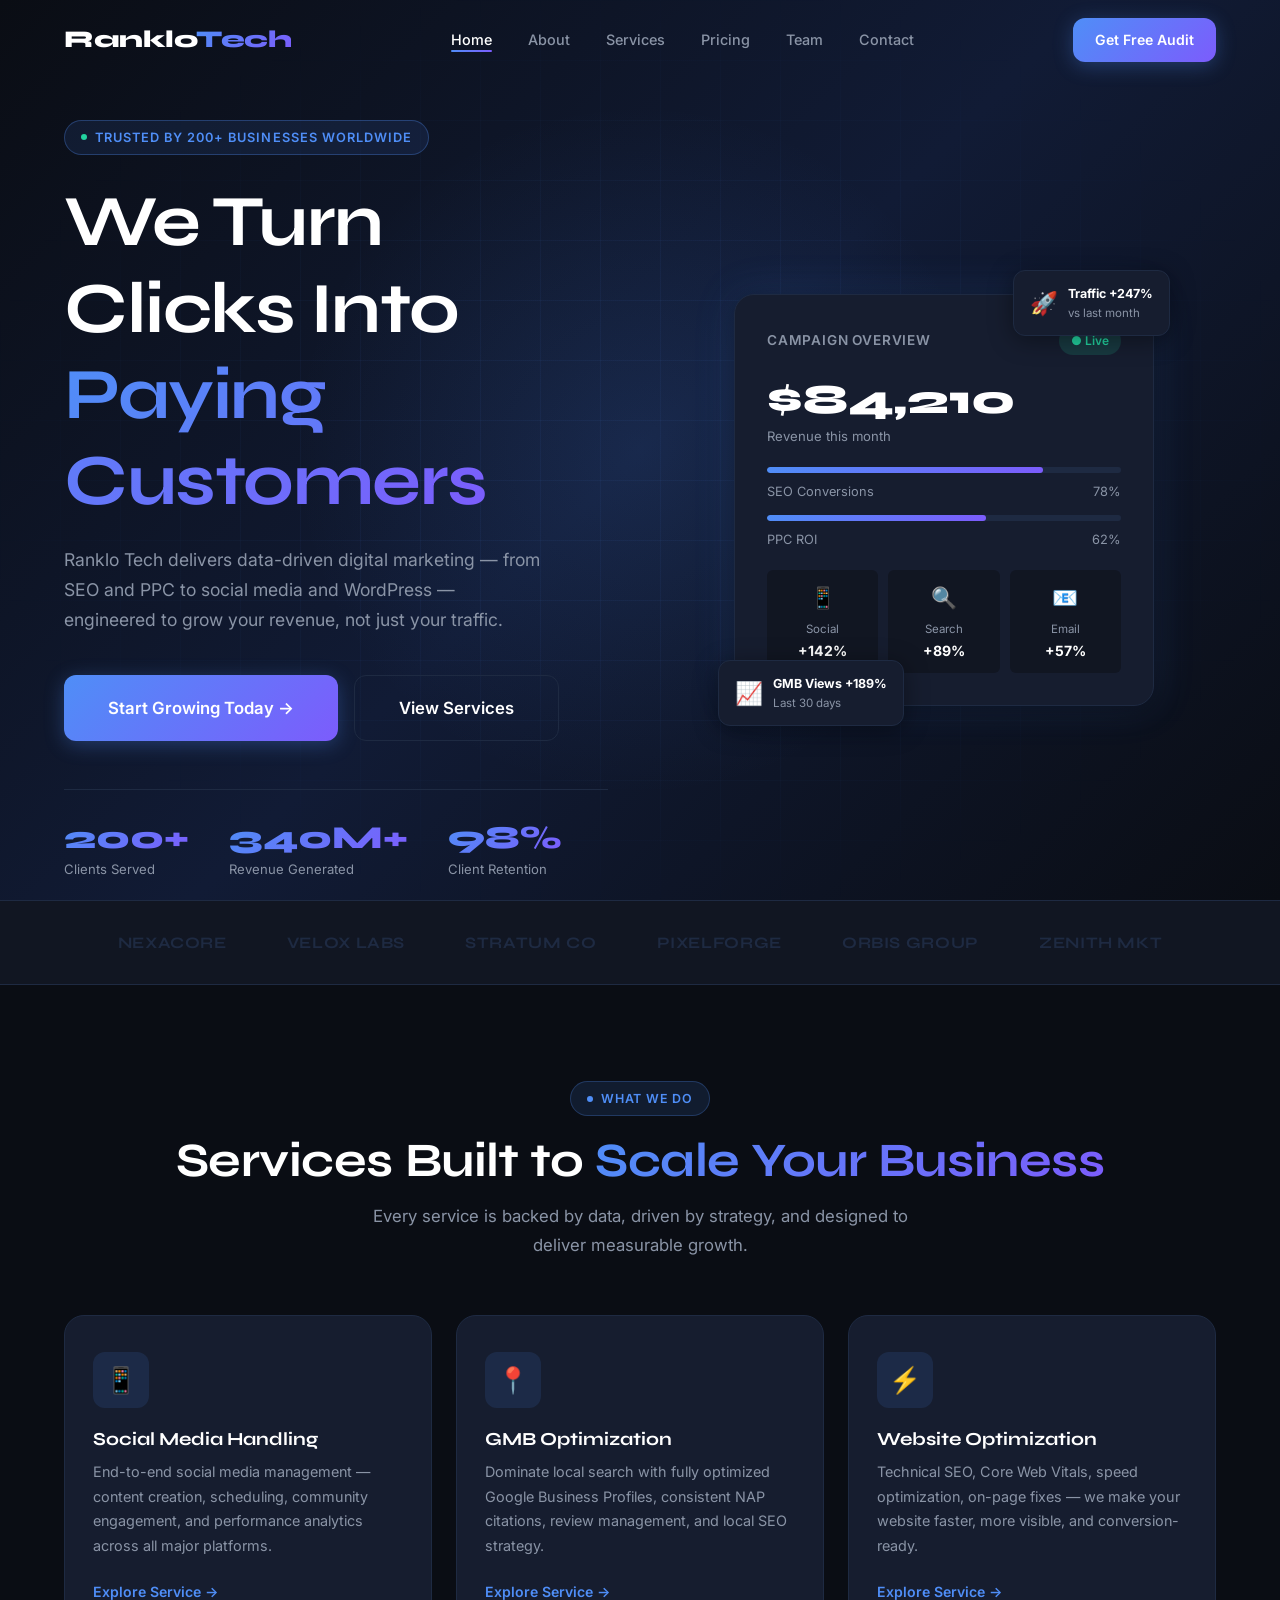
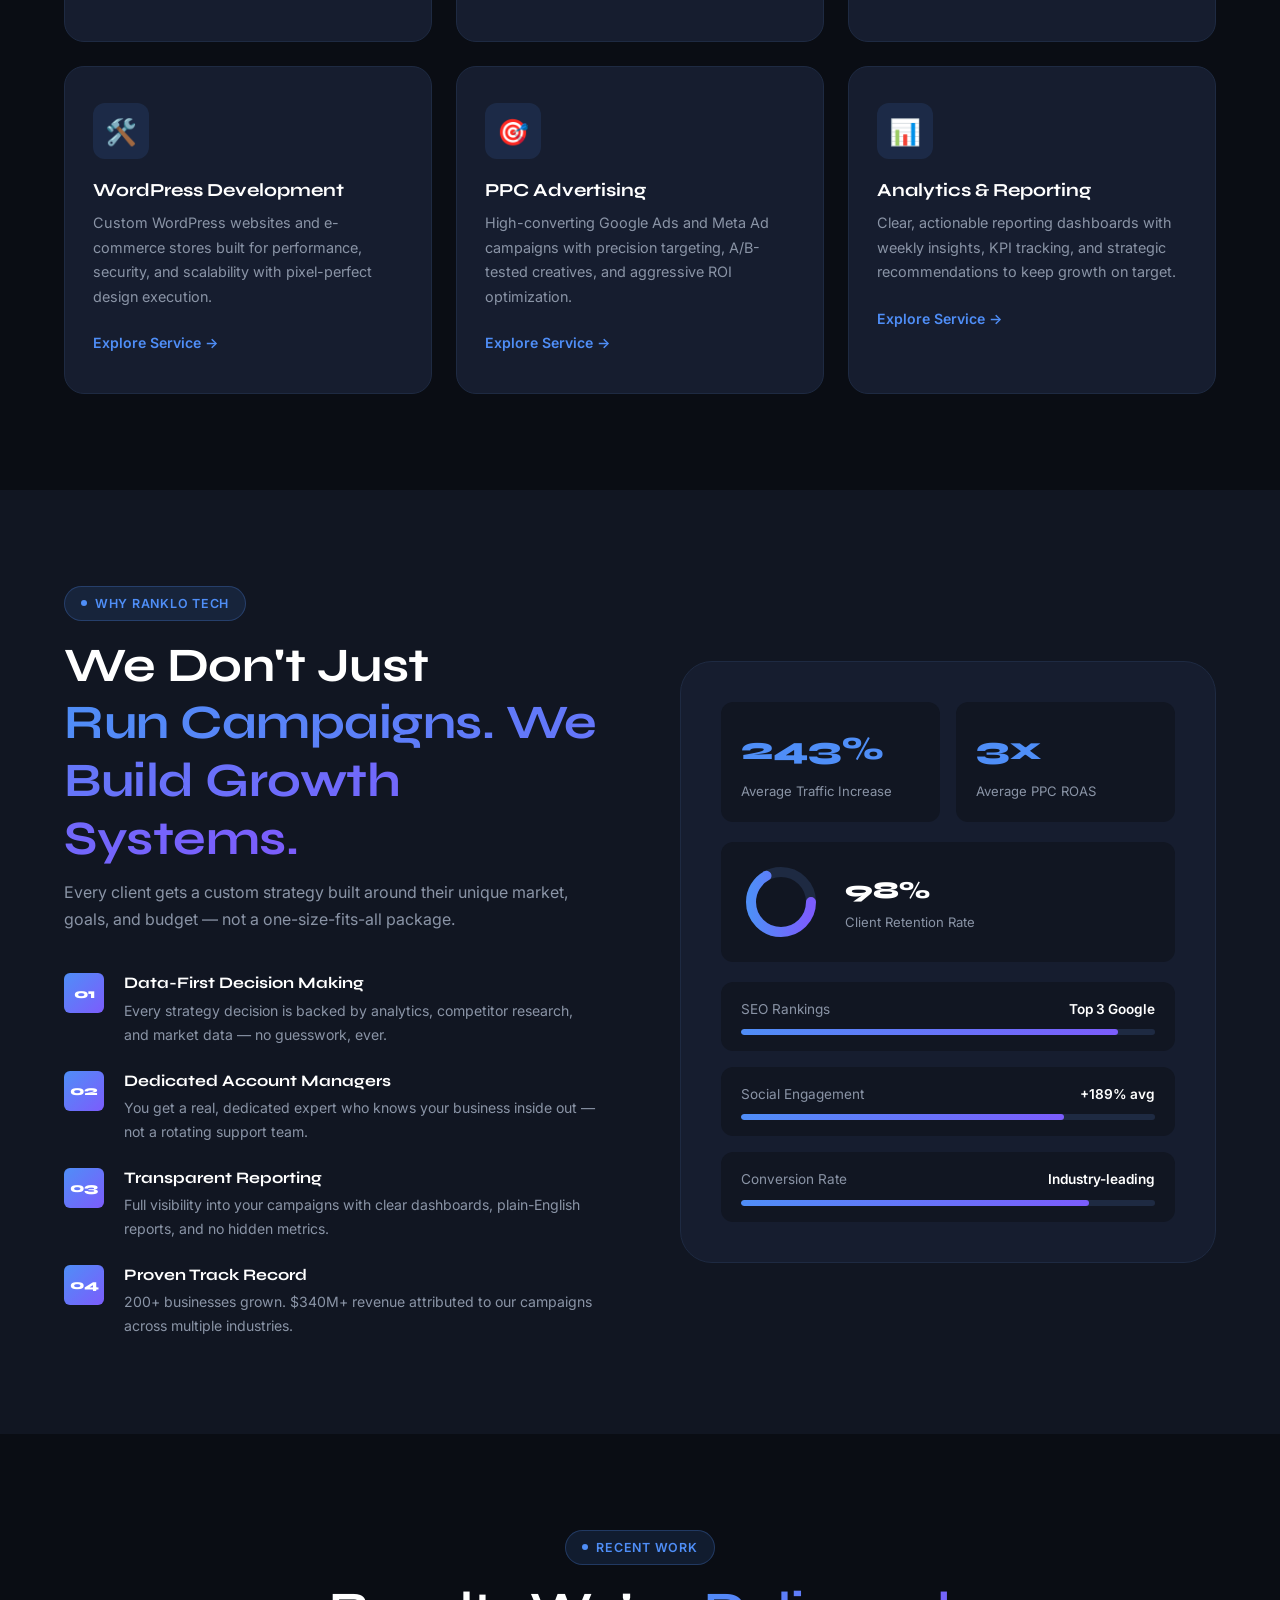
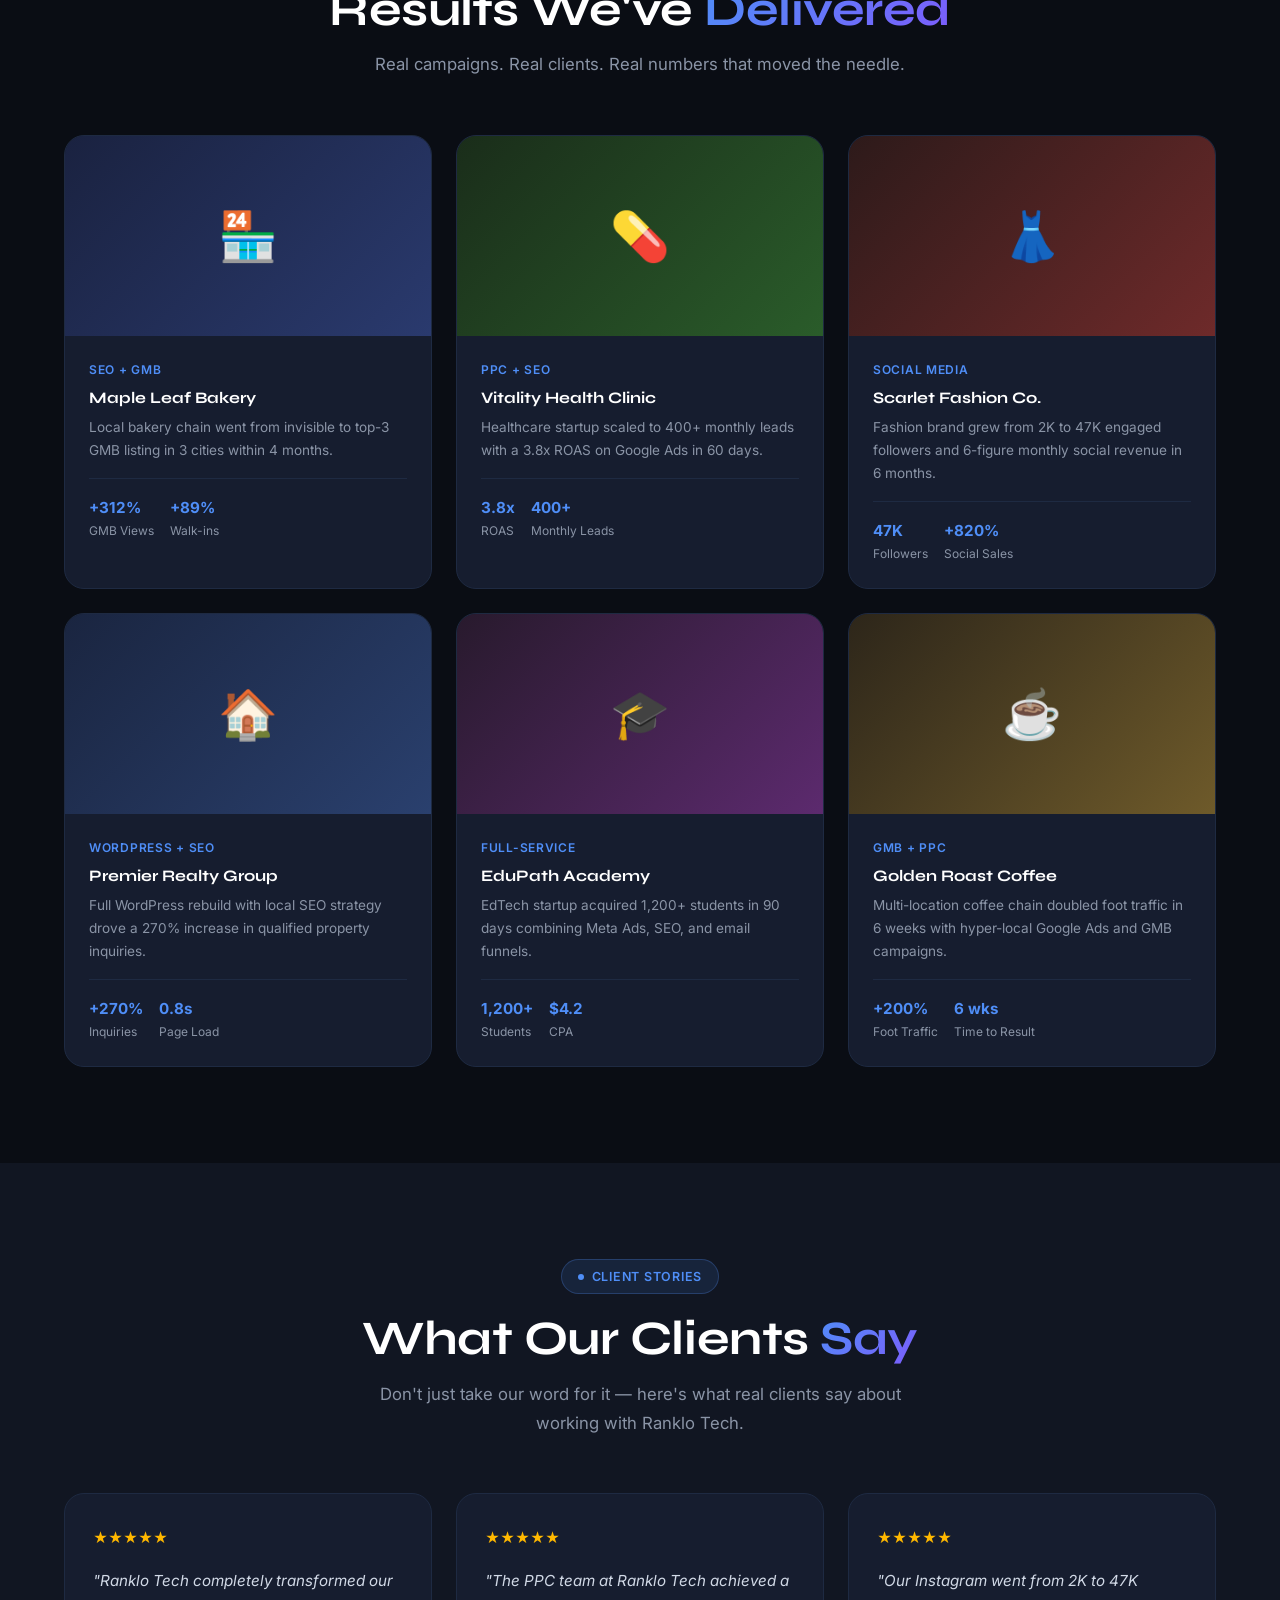
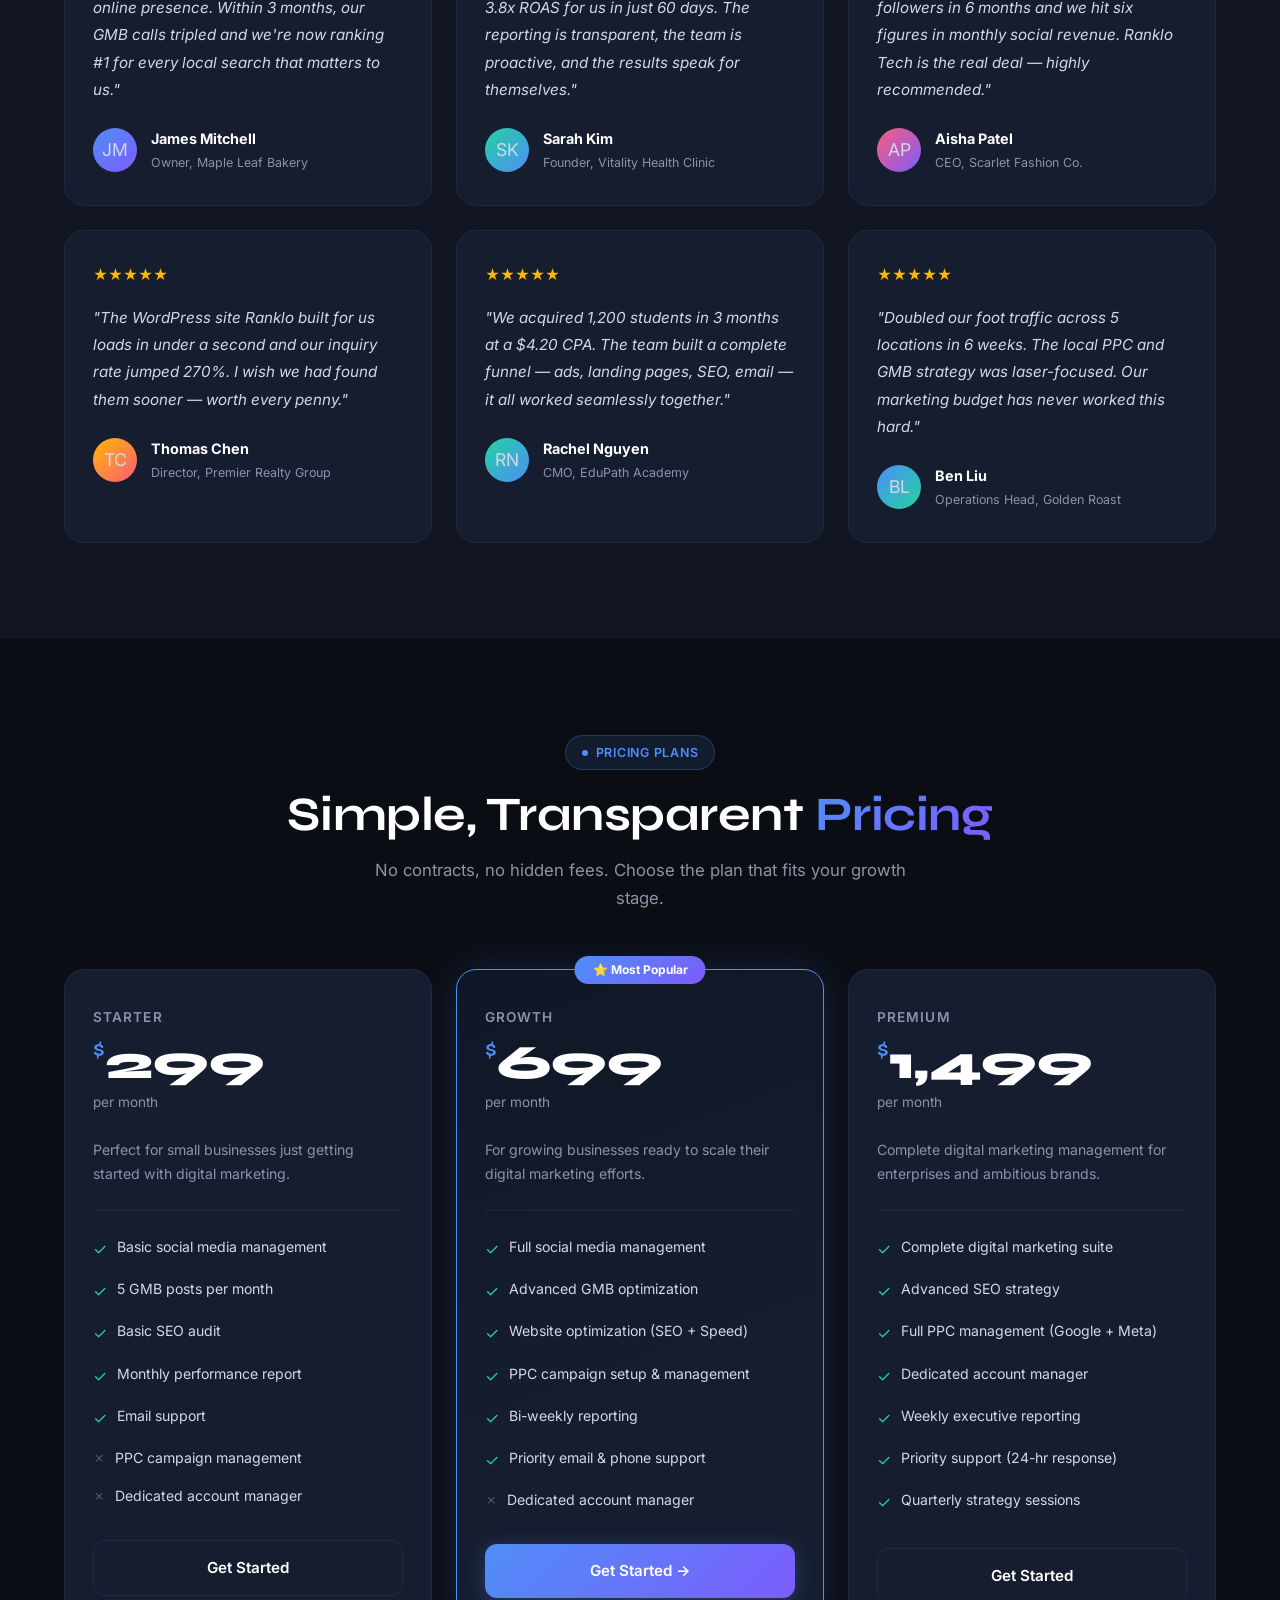
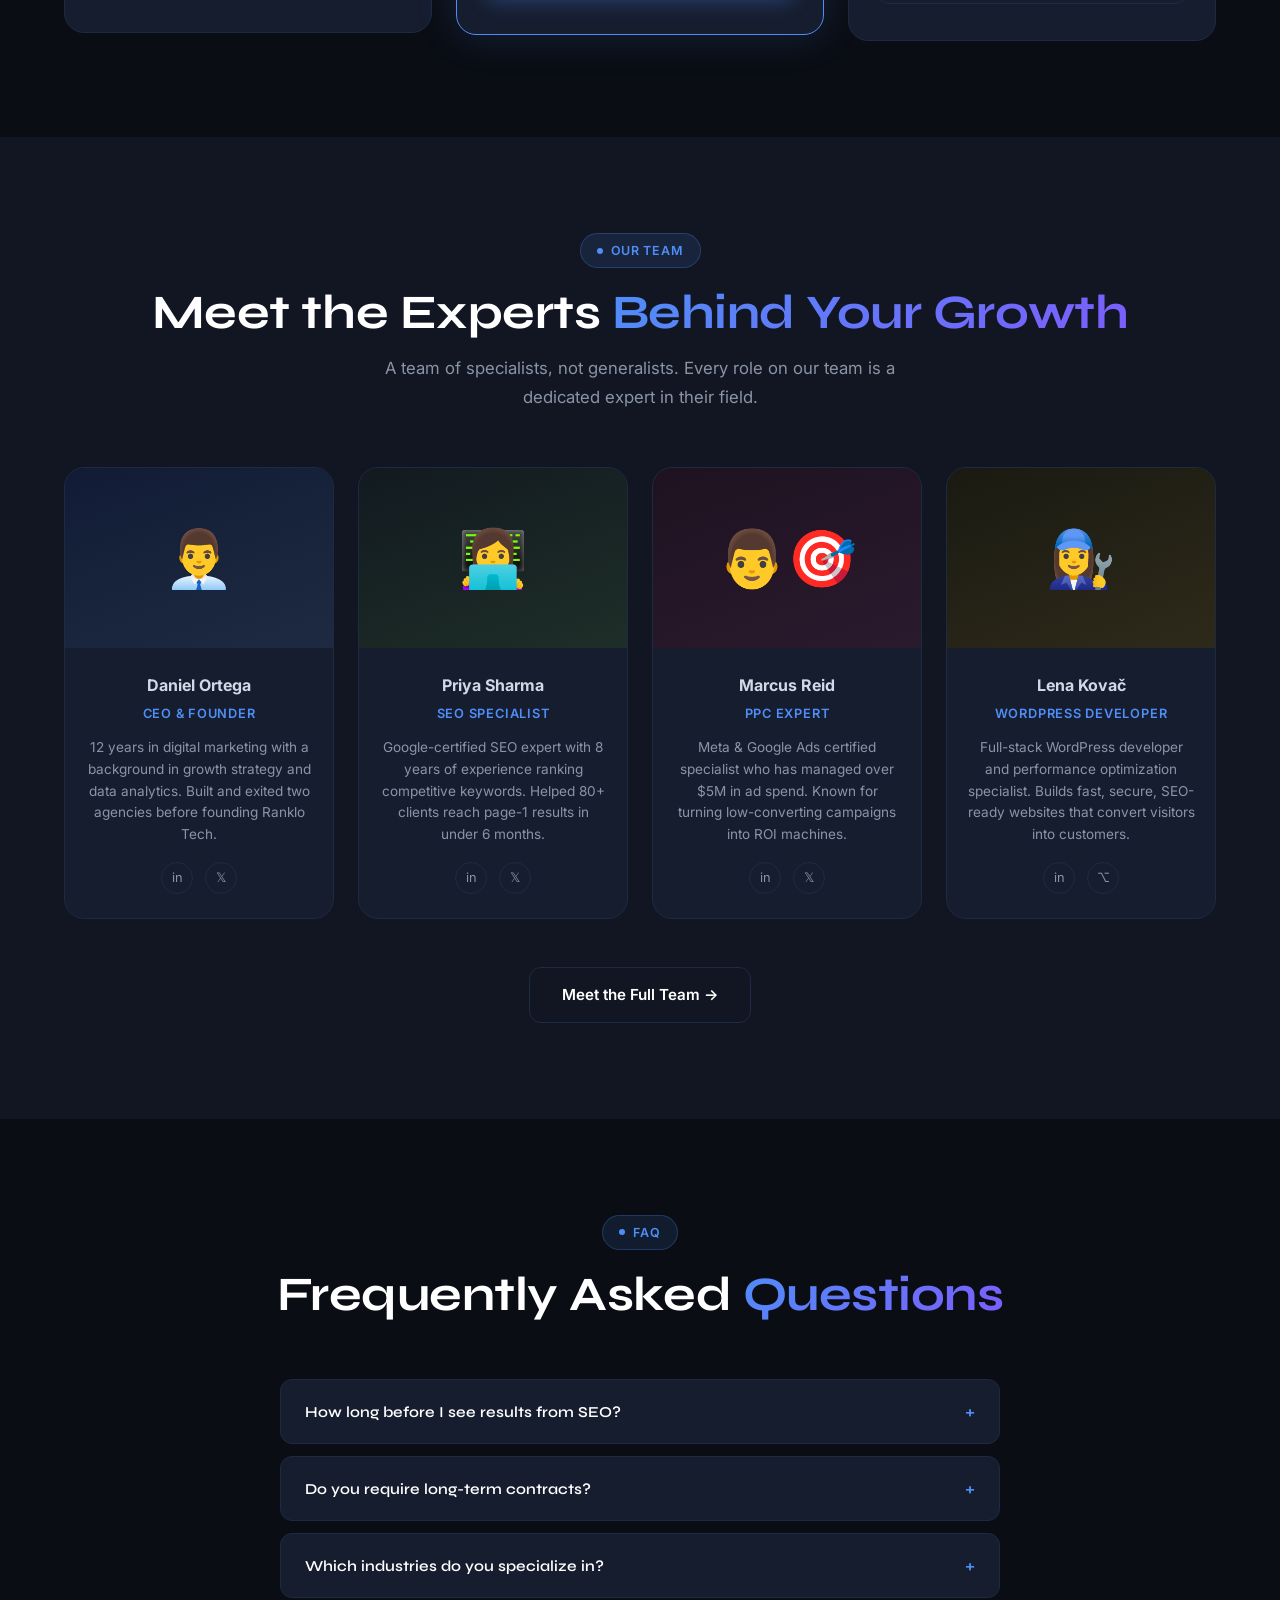
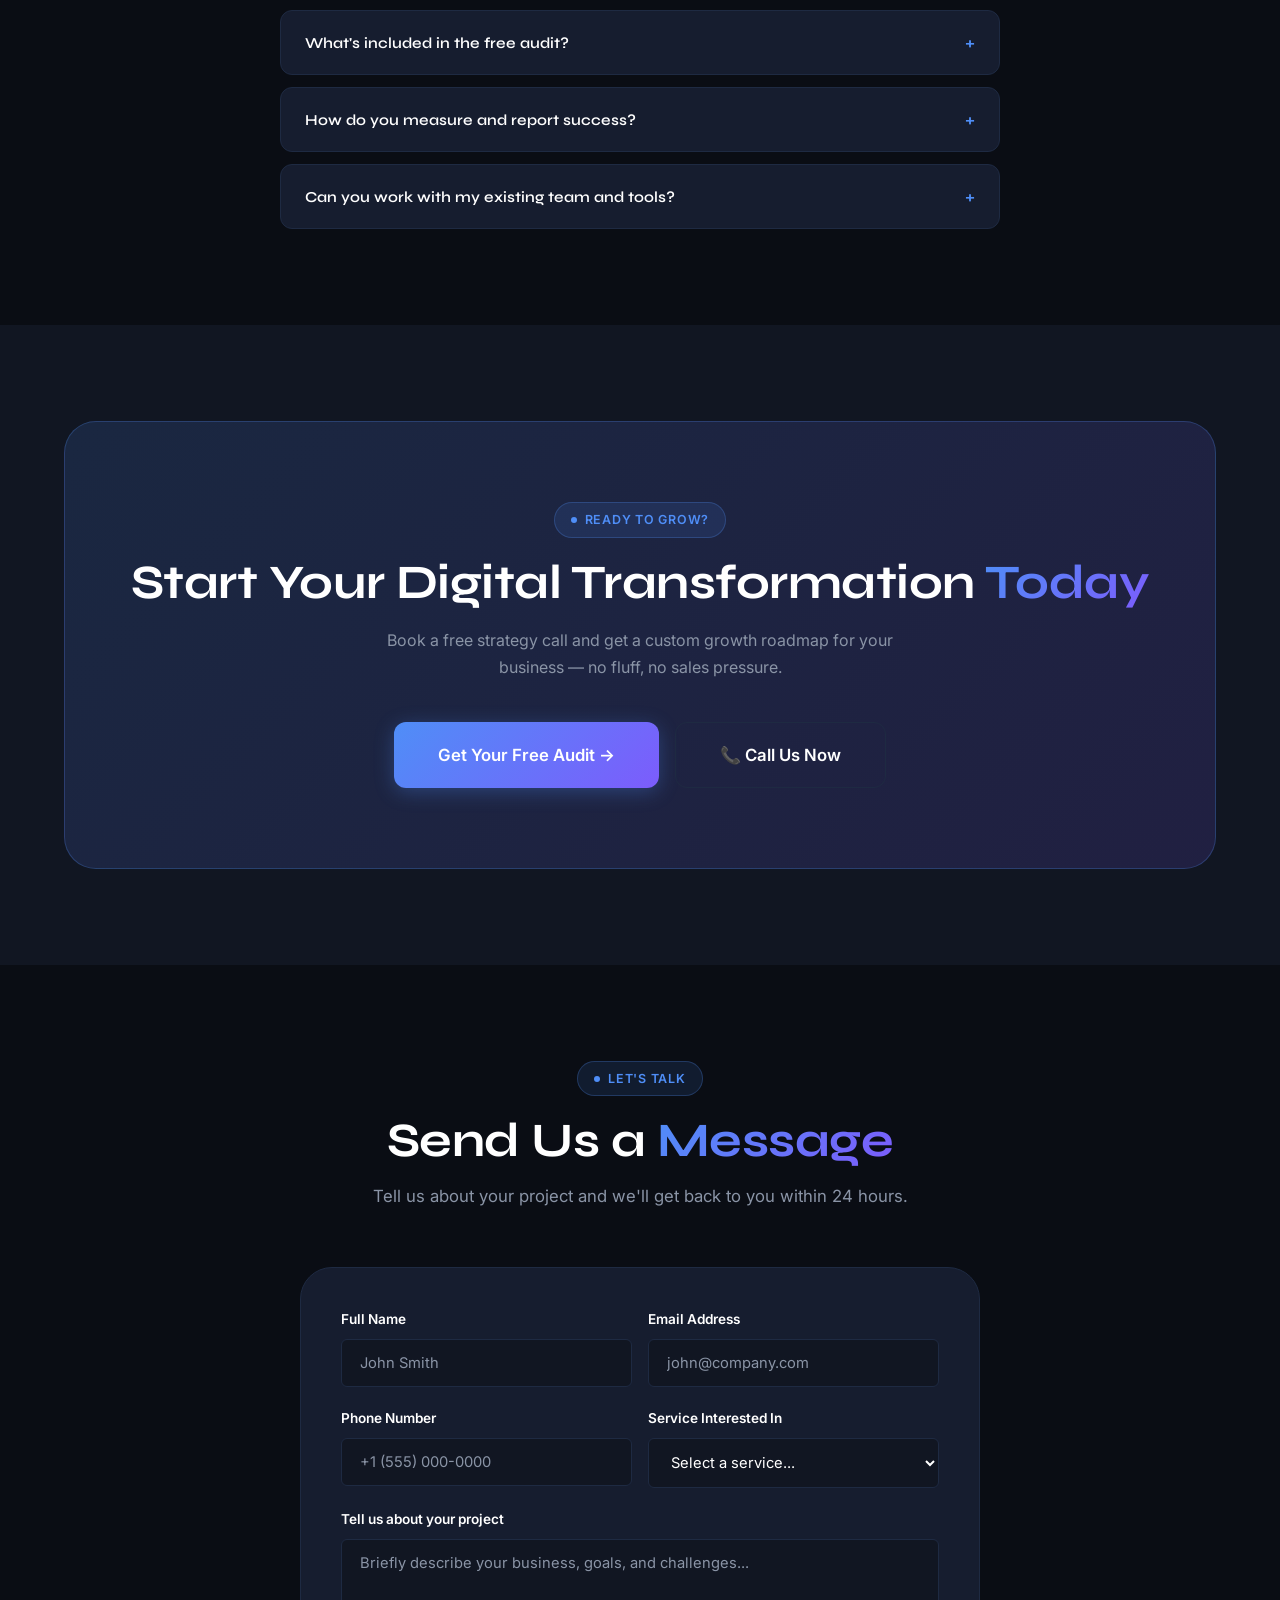
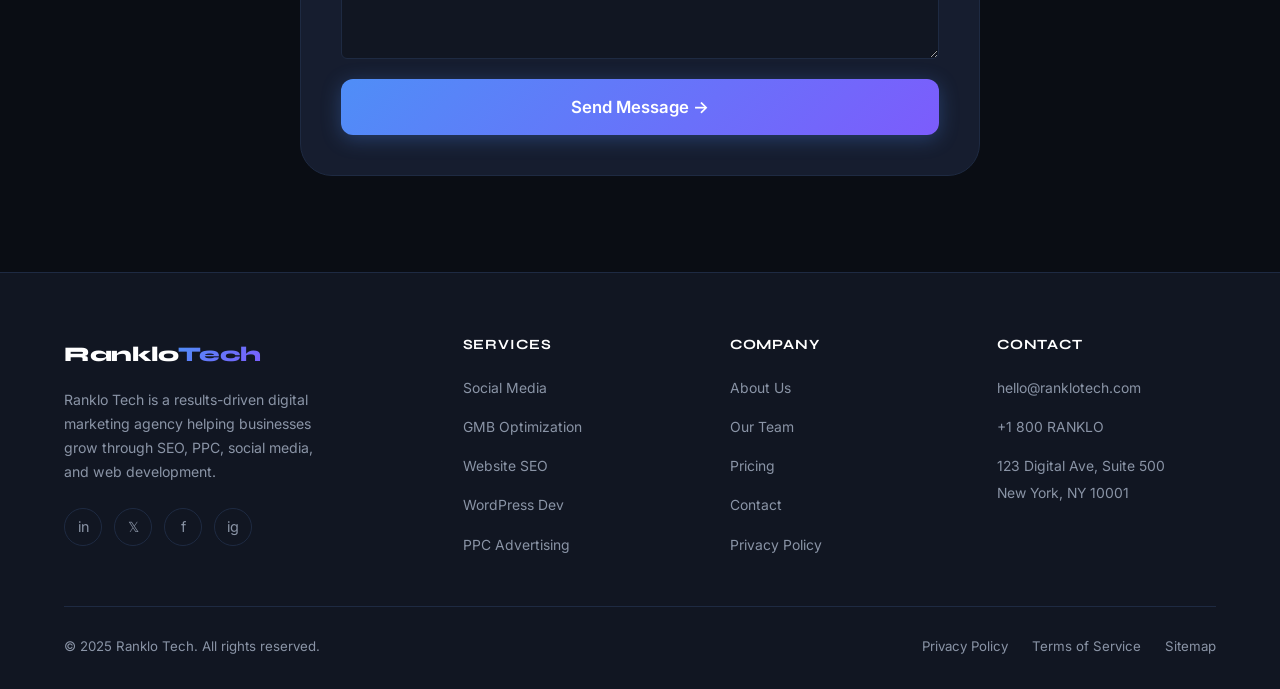
==== commit c7ae6dbf: "Update index.html" ====
--- a/index.html
+++ b/index.html
@@ -48,11 +48,11 @@
 
     <ul class="nav-links">
       <li><a href="index.html" class="active">Home</a></li>
-      <li><a href="pages/about.html">About</a></li>
-      <li><a href="pages/services.html">Services</a></li>
-      <li><a href="pages/pricing.html">Pricing</a></li>
-      <li><a href="pages/team.html">Team</a></li>
-      <li><a href="pages/contact.html">Contact</a></li>
+      <li><a href="about.html">About</a></li>
+      <li><a href="services.html">Services</a></li>
+      <li><a href="pricing.html">Pricing</a></li>
+      <li><a href="team.html">Team</a></li>
+      <li><a href="contact.html">Contact</a></li>
     </ul>
 
     <div class="nav-cta">
@@ -69,12 +69,12 @@
 <div class="mobile-menu" role="dialog" aria-modal="true">
   <button class="mobile-close" aria-label="Close menu">✕</button>
   <a href="index.html">Home</a>
-  <a href="pages/about.html">About</a>
-  <a href="pages/services.html">Services</a>
-  <a href="pages/pricing.html">Pricing</a>
-  <a href="pages/team.html">Team</a>
-  <a href="pages/contact.html">Contact</a>
-  <a href="pages/contact.html" class="btn btn-primary">Get Free Audit</a>
+  <a href="about.html">About</a>
+  <a href="services.html">Services</a>
+  <a href="pricing.html">Pricing</a>
+  <a href="team.html">Team</a>
+  <a href="contact.html">Contact</a>
+  <a href="contact.html" class="btn btn-primary">Get Free Audit</a>
 </div>
 
 <!-- ===== HERO ===== -->
@@ -781,11 +781,11 @@
       <div class="footer-col">
         <h4>Company</h4>
         <ul>
-          <li><a href="pages/about.html">About Us</a></li>
-          <li><a href="pages/team.html">Our Team</a></li>
-          <li><a href="pages/pricing.html">Pricing</a></li>
-          <li><a href="pages/contact.html">Contact</a></li>
-          <li><a href="pages/privacy.html">Privacy Policy</a></li>
+          <li><a href="about.html">About Us</a></li>
+          <li><a href="team.html">Our Team</a></li>
+          <li><a href="pricing.html">Pricing</a></li>
+          <li><a href="contact.html">Contact</a></li>
+          <li><a href="privacy.html">Privacy Policy</a></li>
         </ul>
       </div>
 
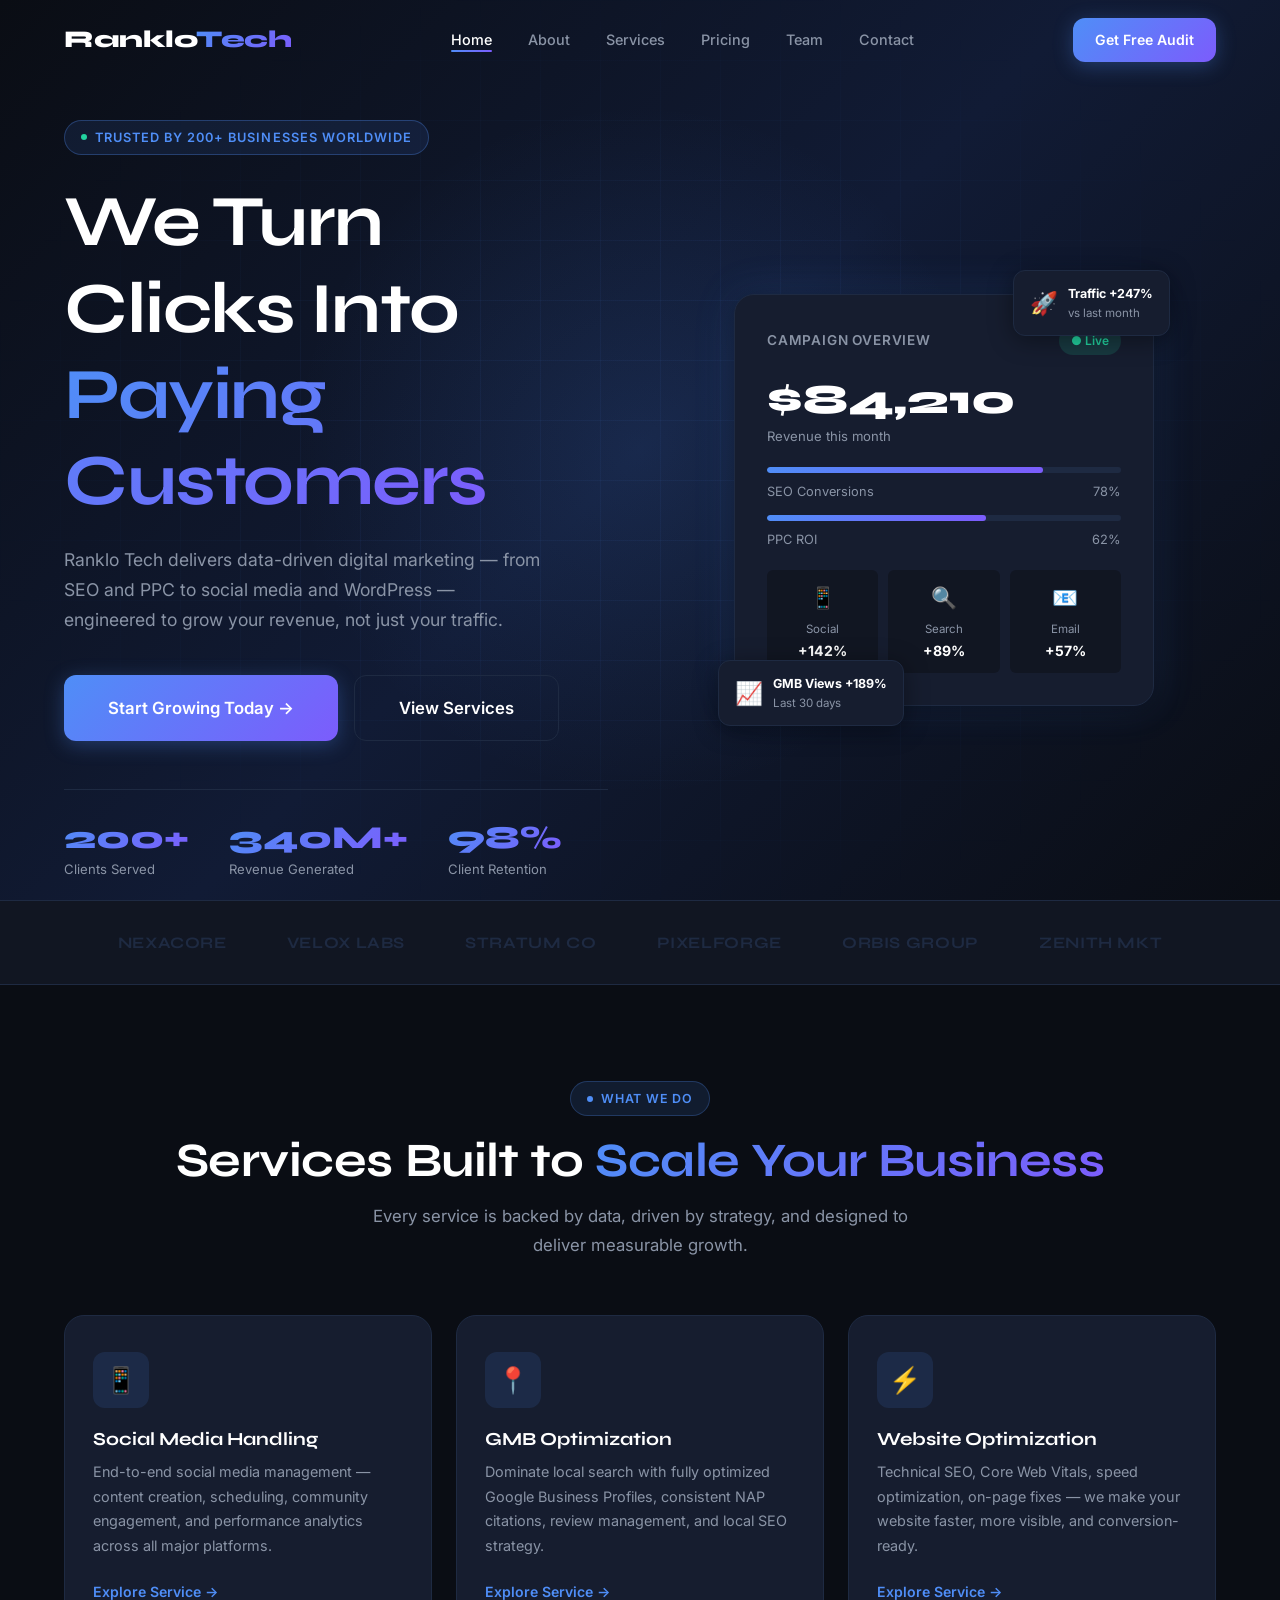
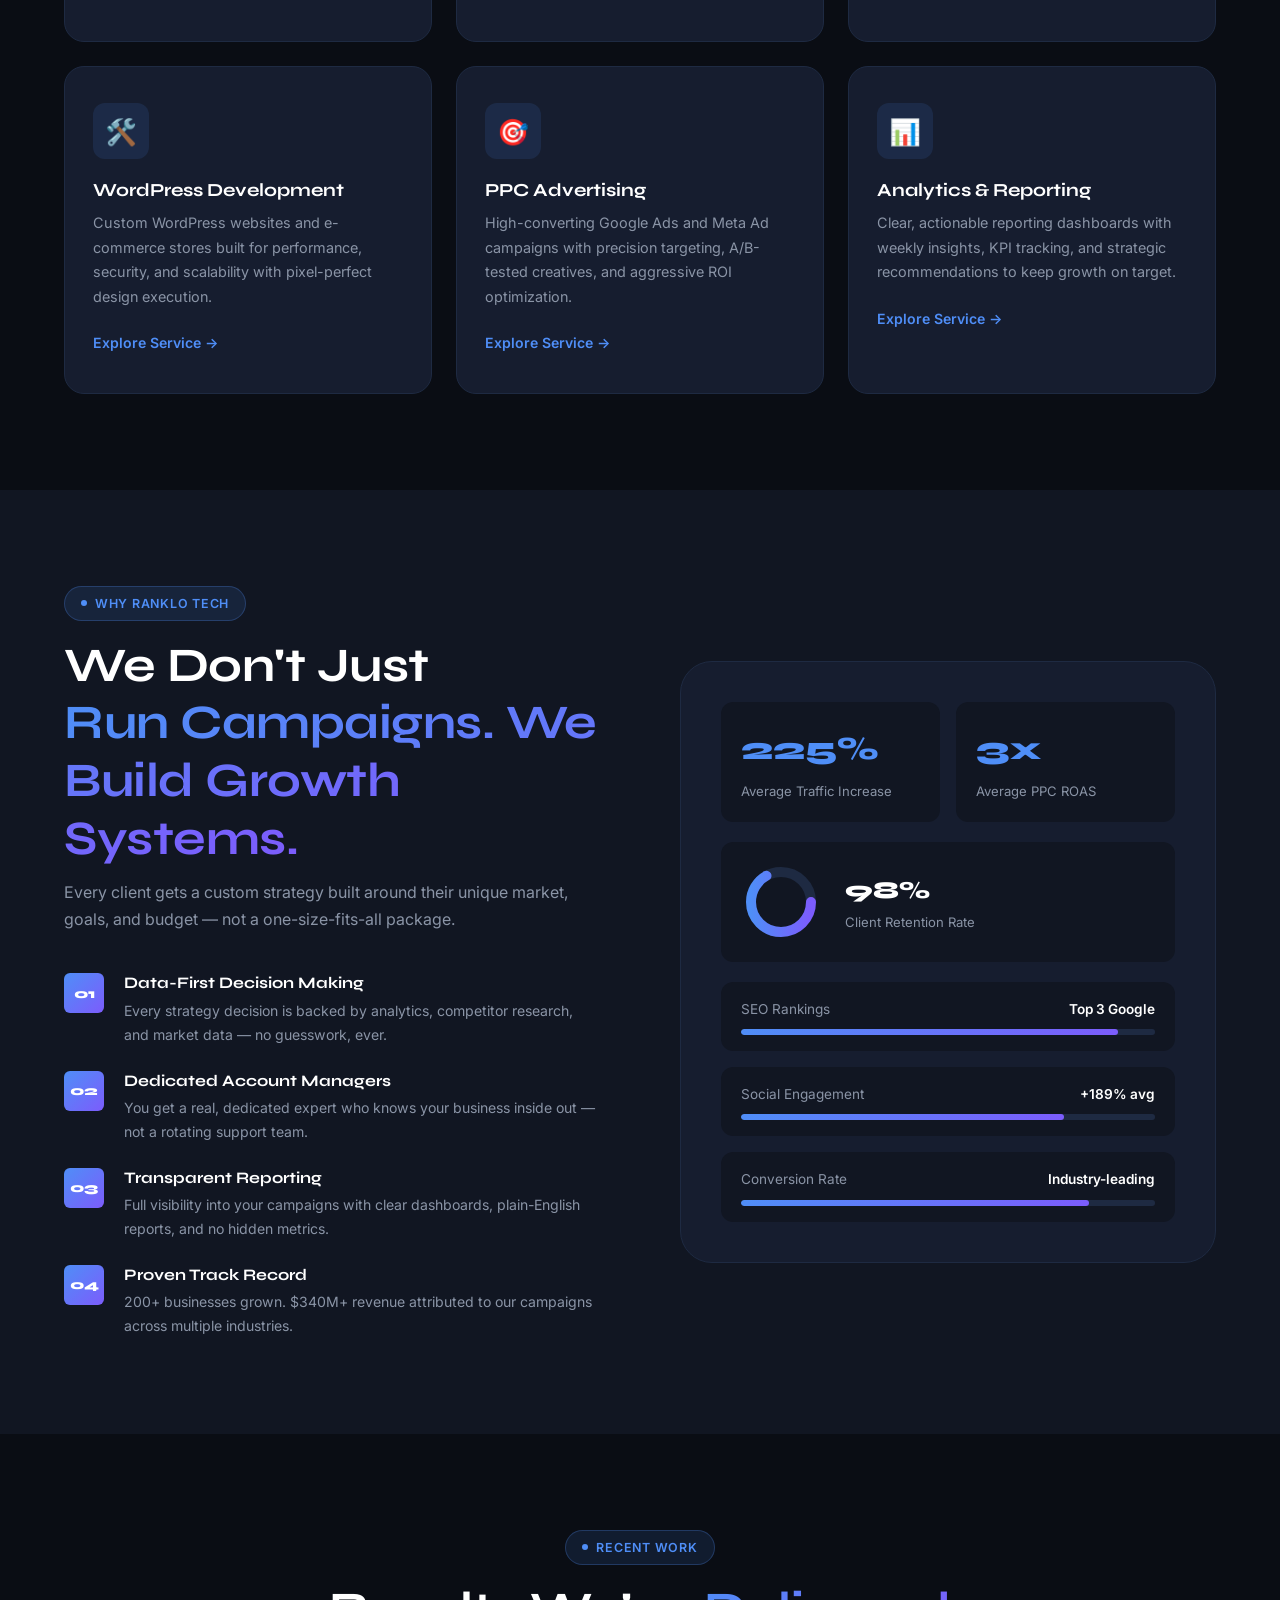
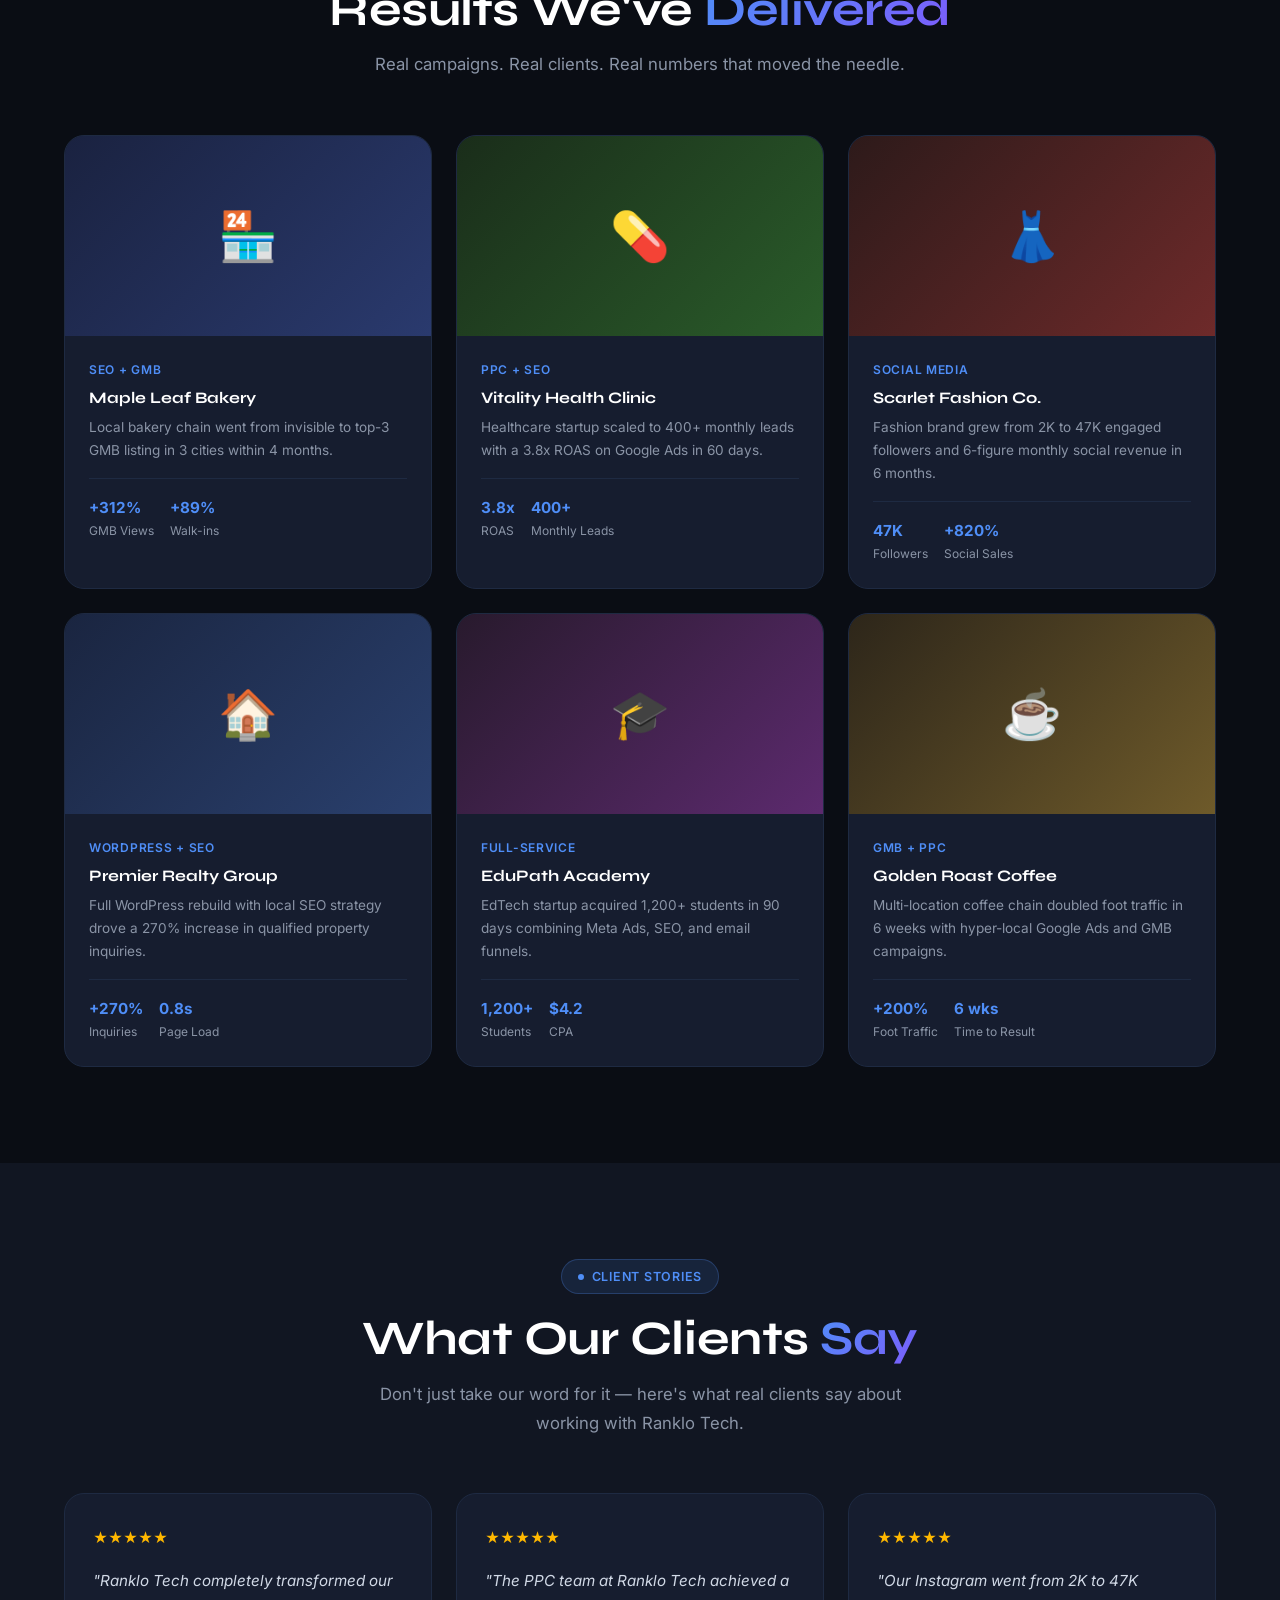
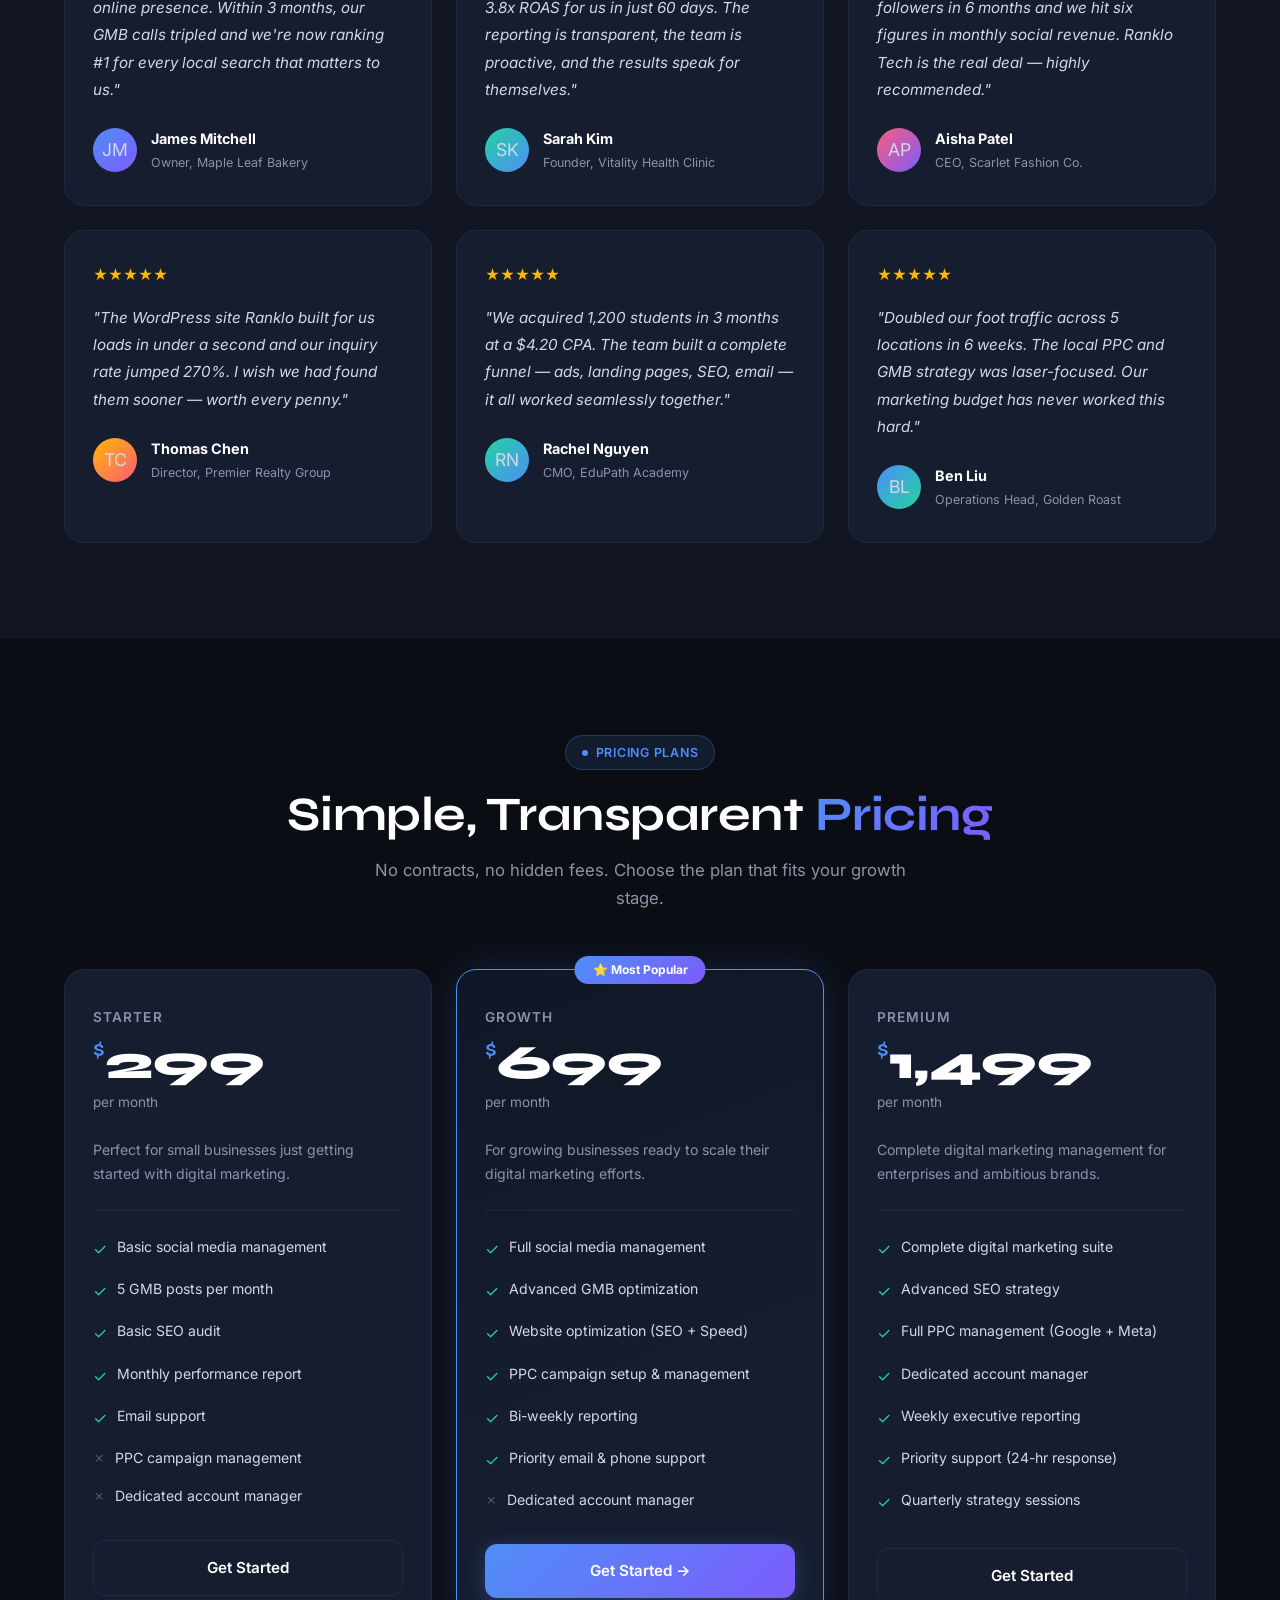
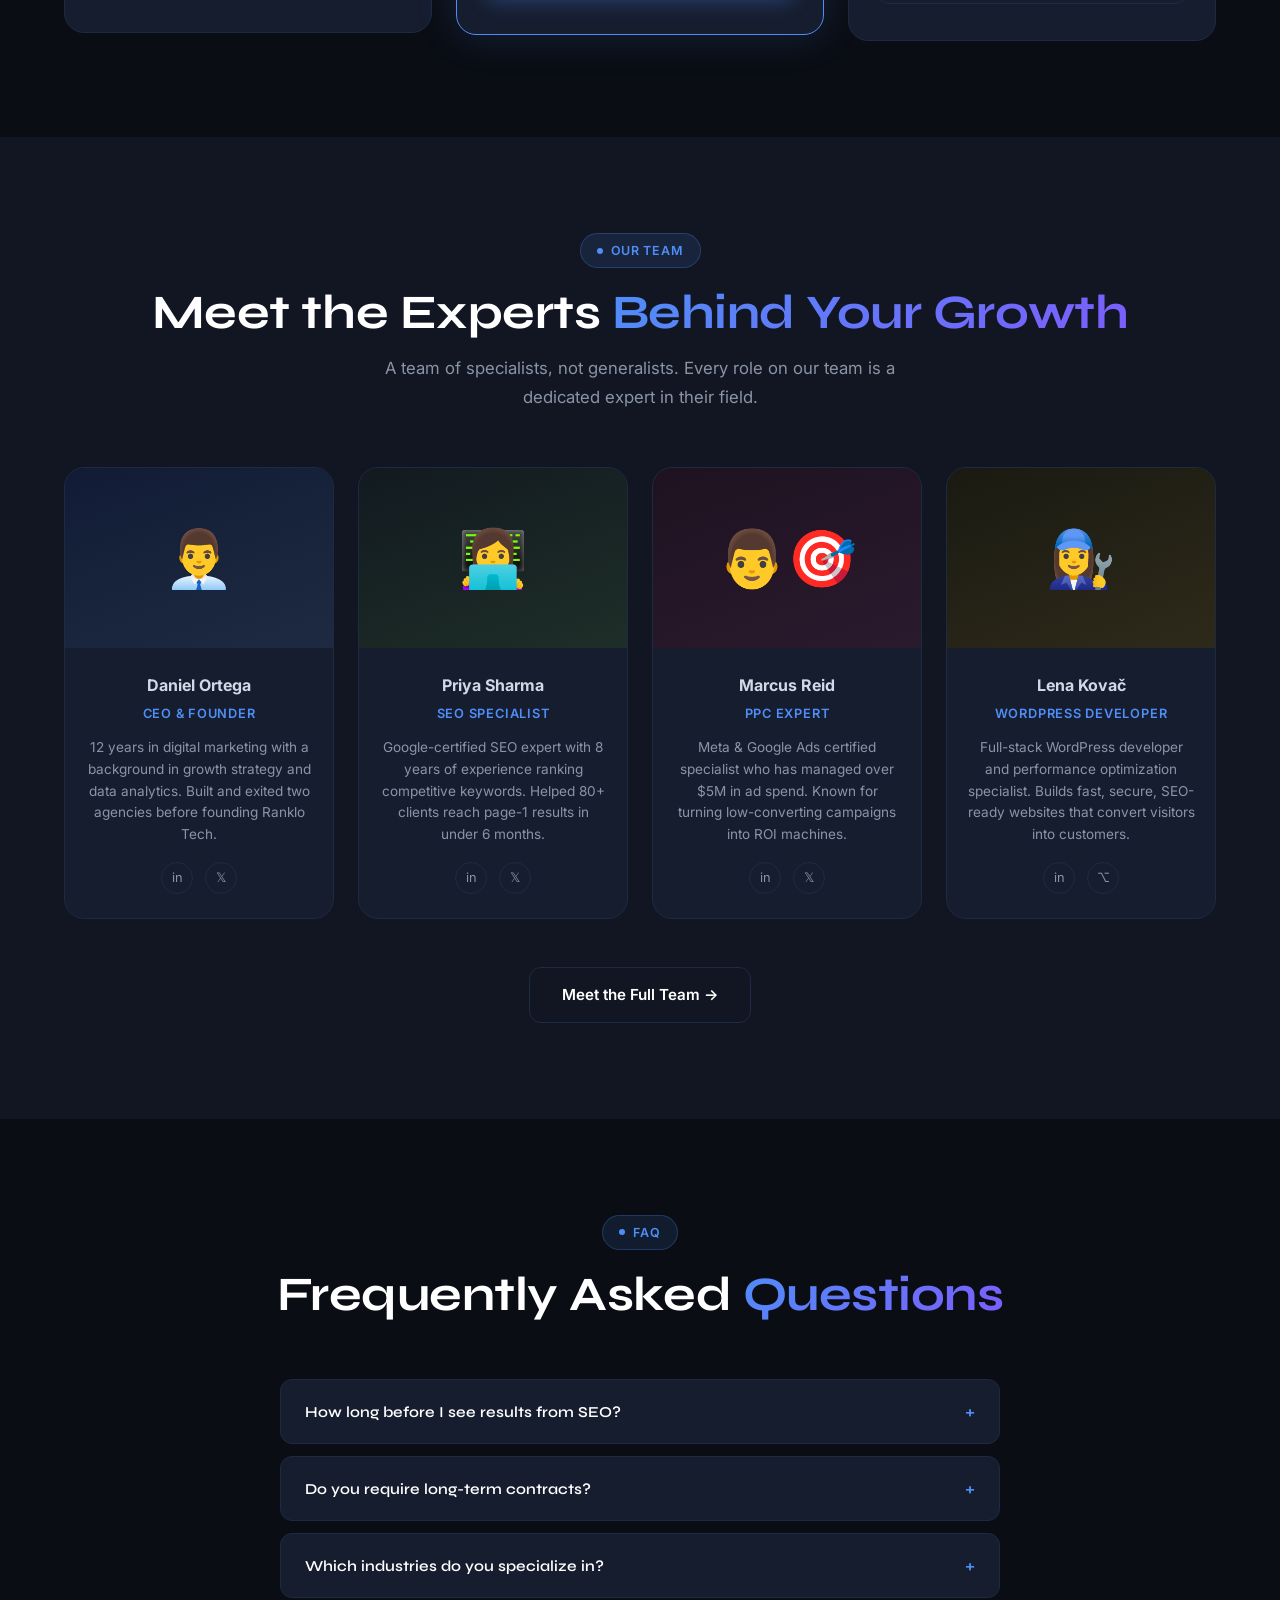
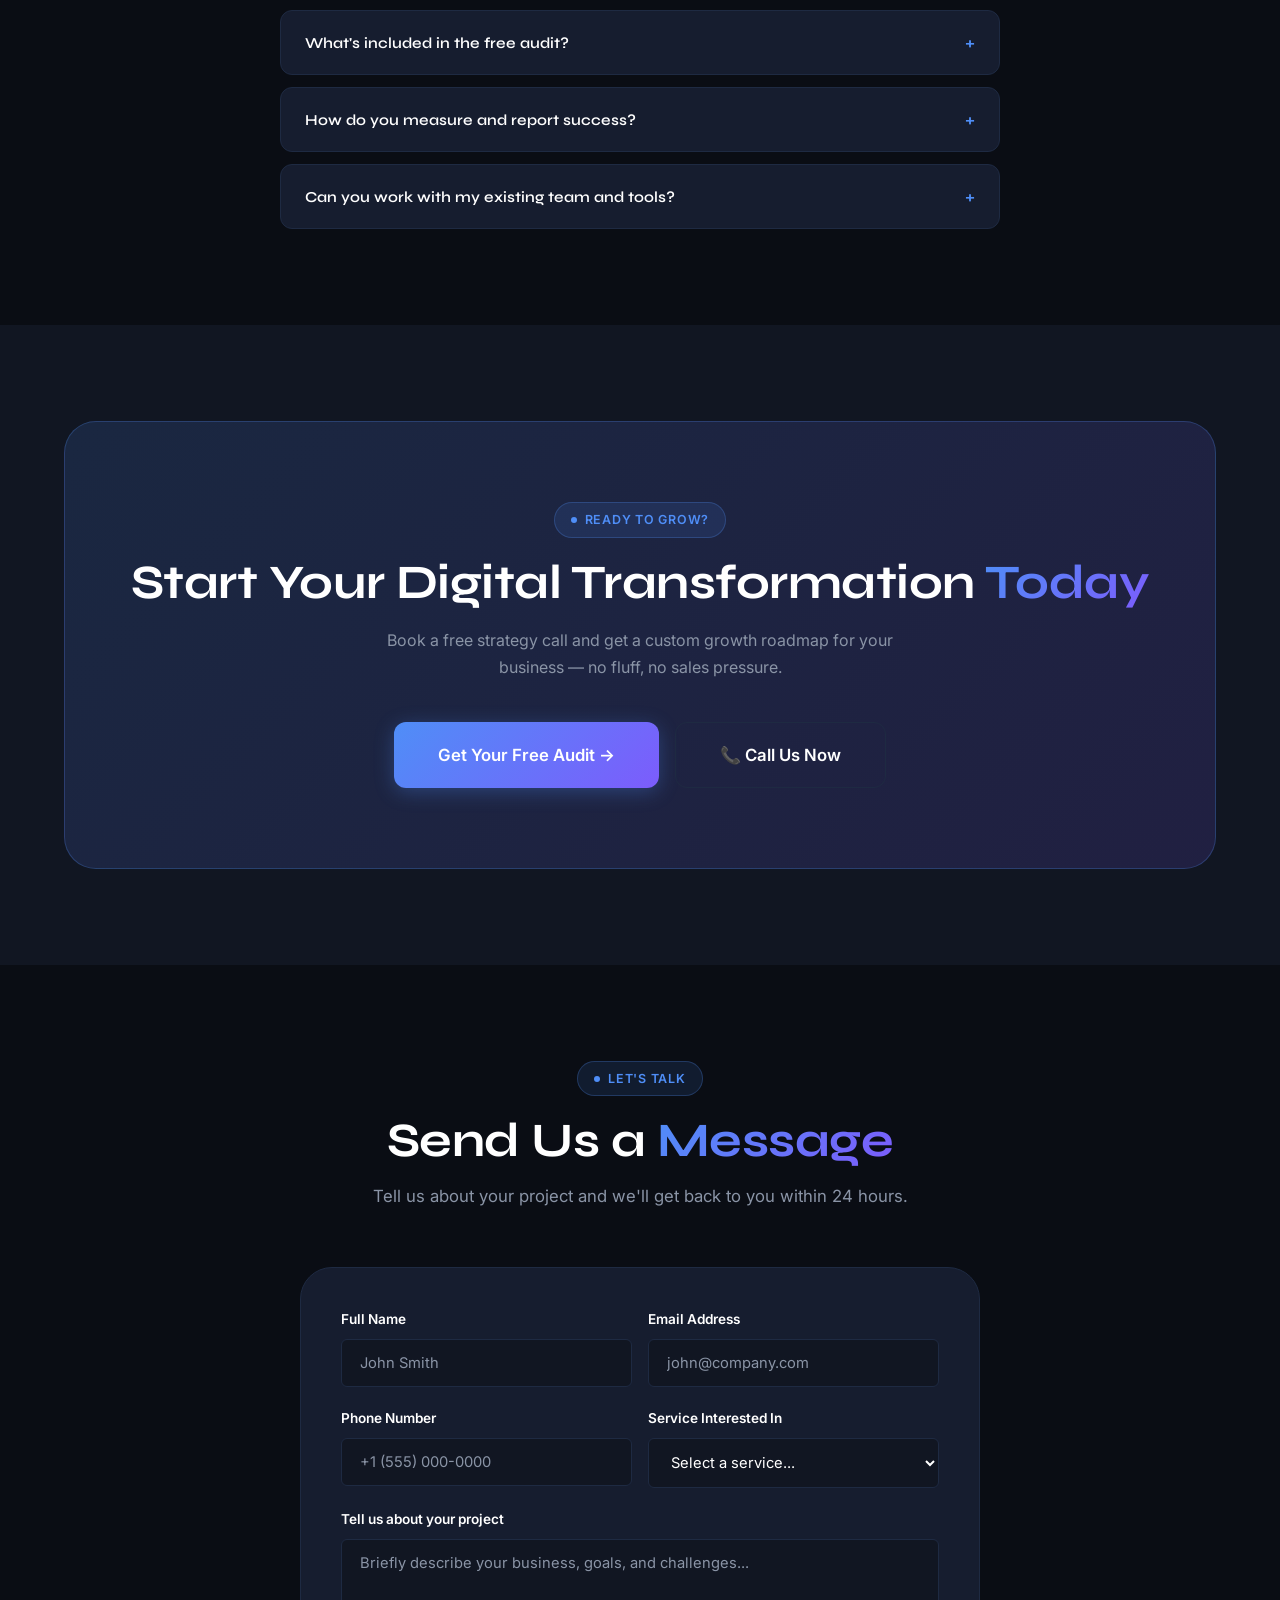
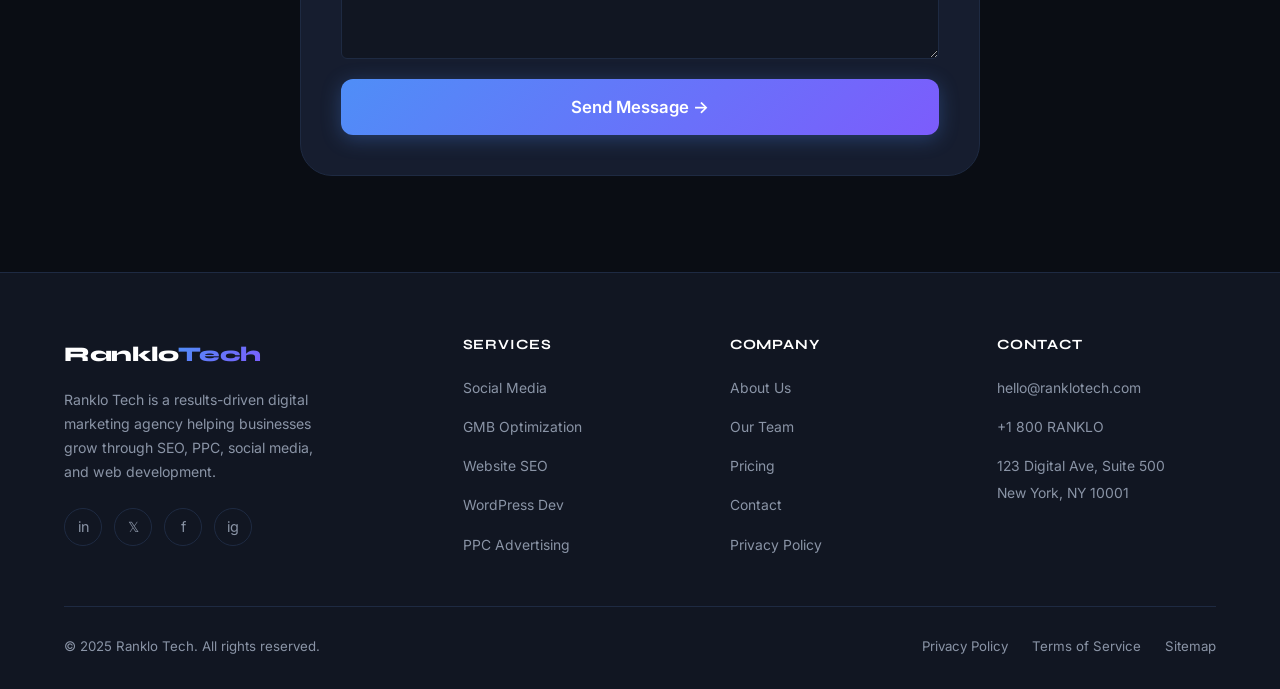
==== commit ad83fac9: "Update index.html" ====
--- a/index.html
+++ b/index.html
@@ -56,7 +56,7 @@
     </ul>
 
     <div class="nav-cta">
-      <a href="pages/contact.html" class="btn btn-primary btn-sm">Get Free Audit</a>
+      <a href="contact.html" class="btn btn-primary btn-sm">Get Free Audit</a>
     </div>
 
     <button class="hamburger" aria-label="Open mobile menu">
@@ -100,7 +100,7 @@
       </p>
 
       <div class="hero-actions">
-        <a href="pages/contact.html" class="btn btn-primary btn-lg">Start Growing Today →</a>
+        <a href="contact.html" class="btn btn-primary btn-lg">Start Growing Today →</a>
         <a href="pages/services.html" class="btn btn-outline btn-lg">View Services</a>
       </div>
 
@@ -532,7 +532,7 @@
           <li><span class="x">✗</span> PPC campaign management</li>
           <li><span class="x">✗</span> Dedicated account manager</li>
         </ul>
-        <a href="pages/contact.html" class="btn btn-outline">Get Started</a>
+        <a href="contact.html" class="btn btn-outline">Get Started</a>
       </div>
 
       <!-- Growth (Popular) -->
@@ -552,7 +552,7 @@
           <li><span class="chk">✓</span> Priority email &amp; phone support</li>
           <li><span class="x">✗</span> Dedicated account manager</li>
         </ul>
-        <a href="pages/contact.html" class="btn btn-primary">Get Started →</a>
+        <a href="contact.html" class="btn btn-primary">Get Started →</a>
       </div>
 
       <!-- Premium -->
@@ -571,7 +571,7 @@
           <li><span class="chk">✓</span> Priority support (24-hr response)</li>
           <li><span class="chk">✓</span> Quarterly strategy sessions</li>
         </ul>
-        <a href="pages/contact.html" class="btn btn-outline">Get Started</a>
+        <a href="contact.html" class="btn btn-outline">Get Started</a>
       </div>
     </div>
   </div>
@@ -696,7 +696,7 @@
       <h2>Start Your Digital Transformation <span class="text-grad">Today</span></h2>
       <p>Book a free strategy call and get a custom growth roadmap for your business — no fluff, no sales pressure.</p>
       <div class="cta-actions">
-        <a href="pages/contact.html" class="btn btn-primary btn-lg">Get Your Free Audit →</a>
+        <a href="contact.html" class="btn btn-primary btn-lg">Get Your Free Audit →</a>
         <a href="tel:+18007265560"  class="btn btn-outline btn-lg">📞 Call Us Now</a>
       </div>
     </div>
